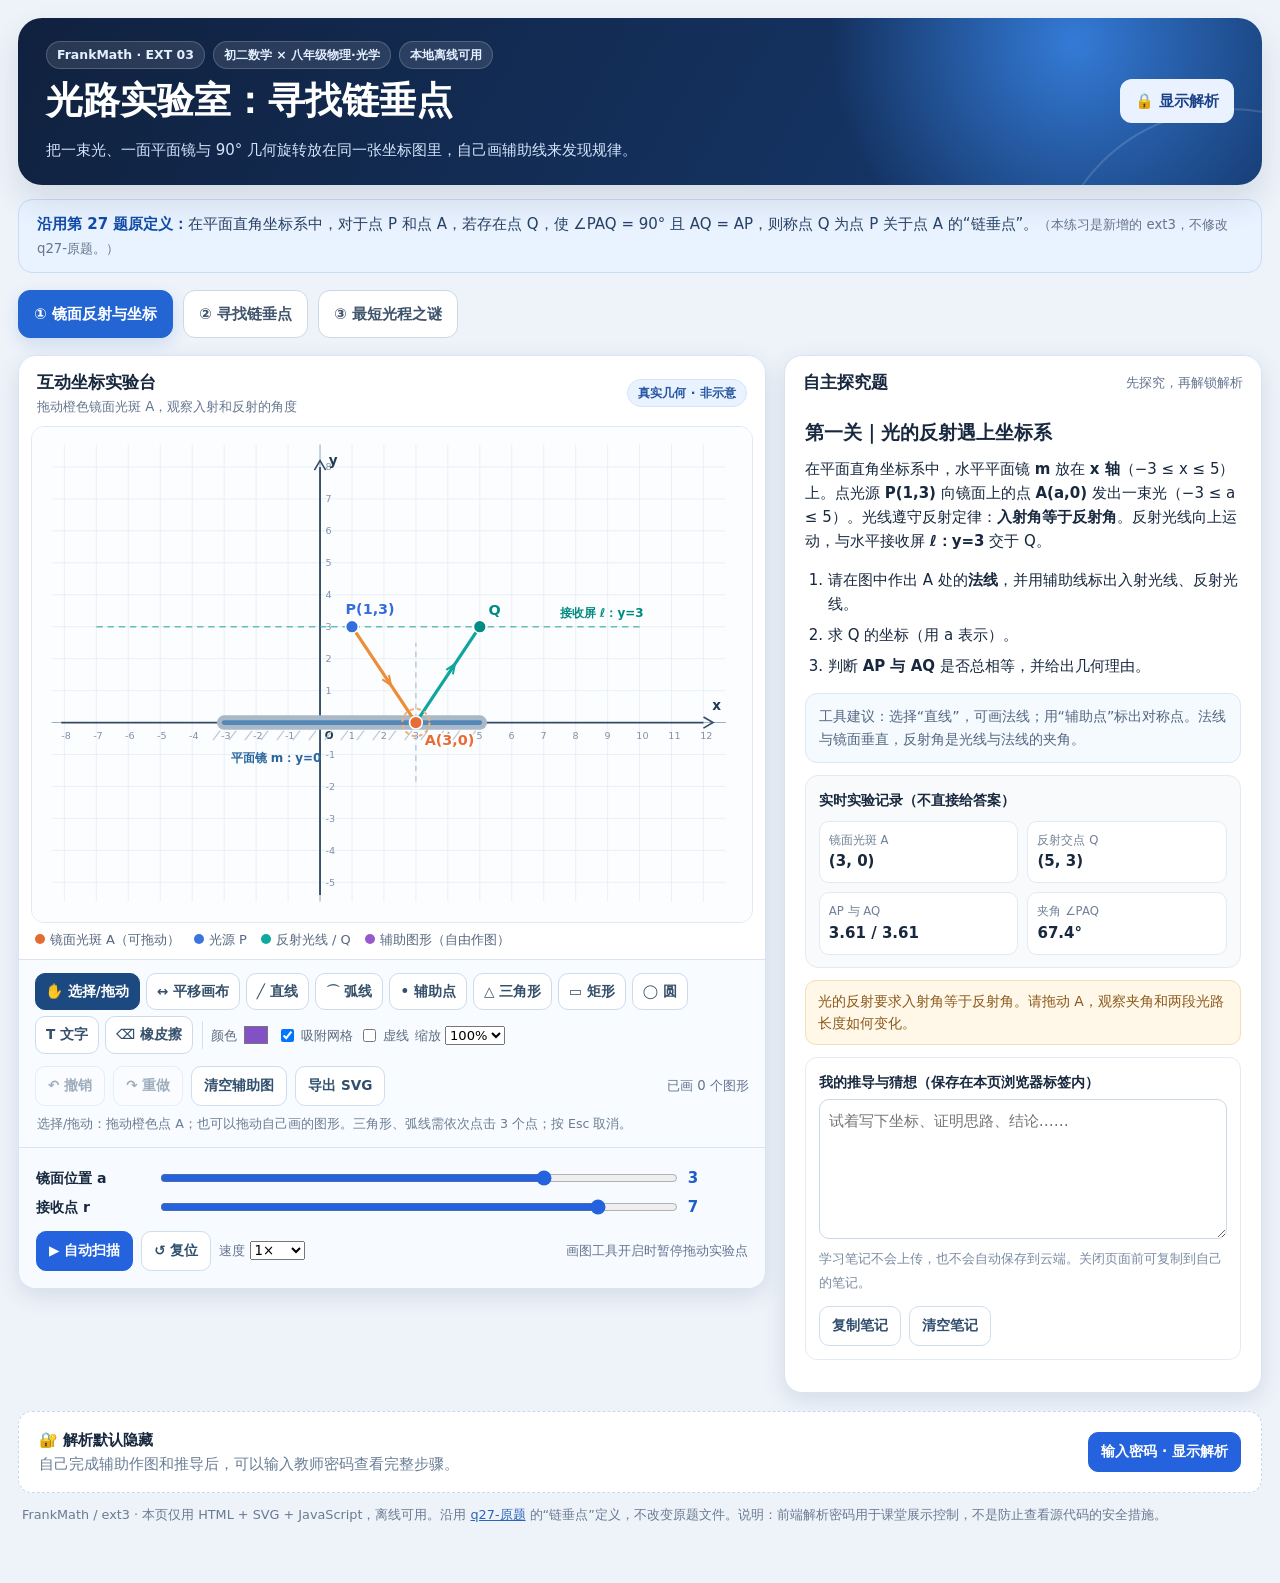
==== ext3/第27题扩展题目3_光路实验室_交互教学.html @ 4bfddc1a "Add interactive optics exercise 3 with construction toolkit" ====
<!doctype html>
<html lang="zh-CN">
<head>
<meta charset="utf-8"><meta name="viewport" content="width=device-width,initial-scale=1,viewport-fit=cover">
<meta name="theme-color" content="#10274a">
<title>第27题扩展练习3｜光路实验室 · 链垂点</title>
<style>
:root{--bg:#eef3fa;--panel:#fff;--ink:#18283e;--muted:#65758f;--line:#dae4f0;--blue:#2463dd;--teal:#008d88;--gold:#da8b1b;--red:#e45e54;--purple:#7d55c7}
*{box-sizing:border-box}html{scroll-behavior:smooth}body{margin:0;background:var(--bg);color:var(--ink);font:15px/1.6 system-ui,-apple-system,BlinkMacSystemFont,"PingFang SC","Microsoft YaHei",sans-serif}
button,input,select{font:inherit}button{cursor:pointer}button:focus-visible,input:focus-visible,select:focus-visible{outline:3px solid #7db9fa;outline-offset:2px}button:disabled{opacity:.45;cursor:not-allowed}
.page{width:min(1440px,100%);margin:auto;padding:18px 18px 46px}header{position:relative;overflow:hidden;border-radius:24px;background:radial-gradient(circle at 85% 15%,#347bd7 0%,transparent 23%),linear-gradient(120deg,#10213e,#163b72);padding:23px 28px;color:#fff;box-shadow:0 16px 32px #17305220}header:after{content:"";position:absolute;width:360px;height:360px;right:-150px;top:90px;border:2px solid #ffffff24;border-radius:50%}header h1{margin:3px 0;font-size:clamp(1.55rem,3vw,2.3rem)}header p{margin:7px 0 0;color:#d4e4fc}.pills{display:flex;gap:8px;flex-wrap:wrap}.pill{background:#ffffff1b;border:1px solid #ffffff30;color:#e4efff;border-radius:999px;padding:3px 10px;font-size:.78rem;font-weight:650}.hdrrow{display:flex;justify-content:space-between;gap:18px;align-items:center;position:relative;z-index:1}.headbtn{background:#eaf2ff;color:#1c438a;border:0;border-radius:12px;font-weight:800;padding:10px 15px;white-space:nowrap}
.definition{background:#e9f2ff;border:1px solid #c8dbf8;border-radius:14px;padding:12px 18px;margin:14px 0;color:#274365}.definition strong{color:#104ca9}
.tabs{display:flex;gap:10px;margin:17px 0;flex-wrap:wrap}.tab{background:#fff;color:#40546c;border:1px solid #cbd8e8;padding:11px 15px;border-radius:12px;font-weight:750}.tab[aria-selected="true"]{background:#2265d3;border-color:#2265d3;color:#fff;box-shadow:0 6px 16px #1b5ab326}
.layout{display:grid;grid-template-columns:minmax(0,1.22fr) minmax(320px,.78fr);gap:18px;align-items:start}.panel{background:var(--panel);border:1px solid var(--line);border-radius:18px;box-shadow:0 7px 22px #1a3c6720;overflow:hidden}.ptitle{padding:13px 18px 8px;display:flex;align-items:center;justify-content:space-between;gap:10px}.ptitle h2{margin:0;font-size:1.08rem}.sub{color:var(--muted);font-size:.83rem}.graph-wrap{padding:0 12px 8px;overflow-x:auto;overscroll-behavior-x:contain}#board{display:block;width:100%;height:auto;aspect-ratio:900/620;border:1px solid #e0e9f3;border-radius:13px;background:#fcfeff;touch-action:none;user-select:none;cursor:crosshair}#board.tool-select{cursor:grab}#board.tool-pan{cursor:grab}#board.tool-erase{cursor:not-allowed}.legend{display:flex;flex-wrap:wrap;gap:6px 14px;padding:7px 4px 0;color:#576880;font-size:.81rem}.dot{display:inline-block;height:10px;width:10px;border-radius:50%;margin-right:5px}.drawing{border-top:1px solid var(--line);padding:13px 16px;background:#f8fbff}.toolbar{display:flex;gap:6px;flex-wrap:wrap;align-items:center}.tool{border:1px solid #ccdbec;border-radius:10px;padding:7px 10px;background:white;font-weight:650;color:#35506a;font-size:.85rem}.tool[aria-pressed="true"]{background:#1c497f;color:#fff;border-color:#1c497f}.tool-dim{border-left:1px solid #d7e0ed;margin-left:3px;padding-left:8px;display:flex;gap:6px;align-items:center;flex-wrap:wrap}.tool-dim label{font-size:.82rem;color:#5d6c7e;display:flex;align-items:center;gap:4px}.tool-dim input[type=color]{width:30px;height:28px;padding:1px;border:0;background:transparent}.hintline{font-size:.79rem;color:#6b7d92;margin:8px 2px 0}.playbox{padding:13px 17px 17px;border-top:1px solid var(--line);background:#f7faff}.range-row{display:grid;grid-template-columns:110px minmax(0,1fr) 60px;align-items:center;gap:12px;margin:5px 0}.range-row label{font-weight:700;font-size:.88rem}.range-row input{width:100%;accent-color:var(--blue)}.readout{font-variant-numeric:tabular-nums;font-weight:800;color:#1d5ec8}.actionrow{display:flex;flex-wrap:wrap;gap:8px;margin-top:12px;align-items:center}.action{border:1px solid #cfdded;background:white;color:#31506f;border-radius:10px;padding:8px 12px;font-weight:700;font-size:.85rem}.action.primary{background:var(--blue);color:#fff;border-color:var(--blue)}.action.good{color:#007a69;border-color:#b3d6ce}.status{margin-left:auto;font-size:.83rem;color:var(--muted)}
.question{padding:14px 20px 20px}.question h3{margin:0 0 8px;font-size:1.16rem}.question p{margin:9px 0}.question ol{padding-left:23px}.question li{margin:7px 0}.alert{background:#f5faff;border:1px solid #dbe7f7;border-radius:12px;padding:11px 13px;font-size:.89rem;color:#536681}.data{background:#f8fafc;border:1px solid #e4eaf2;border-radius:13px;padding:12px 13px;margin-top:12px}.data strong{font-size:.85rem}.metrics{display:grid;grid-template-columns:1fr 1fr;gap:9px;margin-top:9px}.metric{padding:9px;border-radius:10px;background:#fff;border:1px solid #e3eaf2}.metric span{display:block;font-size:.73rem;color:#718097}.metric b{font-size:.94rem;font-variant-numeric:tabular-nums}.evidence{padding:9px 12px;margin:12px 0;background:#fff7e8;border:1px solid #f3dfb5;border-radius:11px;color:#8b591a;font-size:.87rem}.quiz{border:1px solid #e4ebf4;padding:13px;border-radius:12px;margin:12px 0}.quiz input{max-width:100%;border:1px solid #cbd8e8;border-radius:10px;padding:8px 10px;width:100%;background:#fff}.quiz label{display:block;font-weight:750;margin-bottom:6px;font-size:.87rem}.quiz small{color:#7a8ba1}.bottom{margin-top:18px;display:grid;grid-template-columns:1fr;gap:14px}.answer-panel{display:none;padding:18px 22px}.answer-panel.open{display:block}.answer-panel h2{margin:0 0 10px}.answer-panel h3{margin:13px 0 5px}.formula{font-family:Cambria,Georgia,"Times New Roman",serif;background:#f2f6fd;padding:8px 12px;border-radius:9px;overflow-x:auto;white-space:normal}.explain-note{background:#eef9f7;border-left:4px solid #19a18c;padding:10px 13px;border-radius:0 10px 10px 0}.teacherlocked{padding:16px 20px;background:#fff;border:1px dashed #c8d9e9;border-radius:14px;display:flex;gap:10px;flex-wrap:wrap;align-items:center;justify-content:space-between}.teacherlocked p{margin:0;color:#697d95}.foot{font-size:.8rem;color:#6a7a91;margin:12px 4px}.foot a{color:#2a64bc}
.dialog-backdrop{position:fixed;inset:0;background:#0c1c33a8;z-index:30;display:none;align-items:center;justify-content:center;padding:18px}.dialog-backdrop.open{display:flex}.dialog{background:#fff;width:min(400px,100%);border-radius:18px;padding:22px;box-shadow:0 20px 50px #0004}.dialog h2{margin:0 0 8px}.dialog p{color:#60718a;margin:0 0 14px}.dialog input{width:100%;border:1px solid #bbccdf;border-radius:10px;padding:12px;font-size:1.1rem}.dialog-actions{display:flex;justify-content:flex-end;gap:8px;margin-top:12px}.error{color:#c72e35;font-size:.88rem;min-height:20px}
@media(max-width:1000px){.layout{grid-template-columns:1fr}.graph-wrap{max-width:900px;margin:auto;width:100%}}@media(max-width:600px){.page{padding:10px 9px 30px}header{padding:18px 15px;border-radius:16px}.hdrrow{align-items:start;flex-direction:column}.headbtn{align-self:start}header h1{font-size:1.42rem}.definition{font-size:.85rem;padding:10px 12px}.tab{font-size:.84rem;padding:9px 9px}.ptitle{padding:12px 12px 8px}.graph-wrap{padding:0 4px 4px}.drawing{padding:11px 9px}.tool{padding:8px 9px}.range-row{grid-template-columns:82px 1fr 48px;gap:6px}.question{padding:13px 15px 17px}.metrics{grid-template-columns:1fr 1fr}.status{width:100%;margin-left:0}}
</style>
</head>
<body>
<div class="page">
<header><div class="hdrrow"><div><div class="pills"><span class="pill">FrankMath · EXT 03</span><span class="pill">初二数学 × 八年级物理·光学</span><span class="pill">本地离线可用</span></div><h1>光路实验室：寻找链垂点</h1><p>把一束光、一面平面镜与 90° 几何旋转放在同一张坐标图里，自己画辅助线来发现规律。</p></div><button class="headbtn" id="headerReveal">🔒 显示解析</button></div></header>
<div class="definition"><strong>沿用第 27 题原定义：</strong>在平面直角坐标系中，对于点 P 和点 A，若存在点 Q，使 ∠PAQ = 90° 且 AQ = AP，则称点 Q 为点 P 关于点 A 的“链垂点”。<span class="sub">（本练习是新增的 ext3，不修改 q27-原题。）</span></div>
<nav class="tabs" aria-label="题目切换"><button class="tab" data-stage="0" aria-selected="true">① 镜面反射与坐标</button><button class="tab" data-stage="1" aria-selected="false">② 寻找链垂点</button><button class="tab" data-stage="2" aria-selected="false">③ 最短光程之谜</button></nav>
<div class="layout"><section class="panel"><div class="ptitle"><div><h2>互动坐标实验台</h2><div class="sub" id="diagramSub">拖动橙色镜面光斑 A，观察反射光线</div></div><span class="pill" style="background:#e9f2ff;color:#2353a0;border-color:#d6e4f8">真实几何 · 非示意</span></div><div class="graph-wrap" id="graphWrap"><svg id="board" viewBox="0 0 900 620" aria-label="光路与坐标轴作图板"><g id="baseLayer"></g><g id="geometryLayer"></g><g id="drawingLayer"></g><g id="draftLayer"></g></svg><div class="legend"><span><i class="dot" style="background:#e46b32"></i>镜面光斑 A（可拖动）</span><span><i class="dot" style="background:#3975de"></i>光源 P</span><span><i class="dot" style="background:#11a8a0"></i>反射光线 / Q</span><span><i class="dot" style="background:#9859ce"></i>辅助图形（自由作图）</span></div></div>
<div class="drawing"><div class="toolbar" aria-label="辅助作图工具">
<button class="tool" data-tool="select" aria-pressed="true">✋ 选择/拖动</button><button class="tool" data-tool="pan" aria-pressed="false">↔ 平移画布</button><button class="tool" data-tool="line" aria-pressed="false">╱ 直线</button><button class="tool" data-tool="arc" aria-pressed="false">⌒ 弧线</button><button class="tool" data-tool="point" aria-pressed="false">• 辅助点</button><button class="tool" data-tool="triangle" aria-pressed="false">△ 三角形</button><button class="tool" data-tool="rect" aria-pressed="false">▭ 矩形</button><button class="tool" data-tool="circle" aria-pressed="false">◯ 圆</button><button class="tool" data-tool="label" aria-pressed="false">T 文字</button><button class="tool" data-tool="erase" aria-pressed="false">⌫ 橡皮擦</button>
<div class="tool-dim"><label>颜色 <input id="ink" type="color" value="#8350c5" aria-label="画笔颜色"></label><label><input id="snap" type="checkbox" checked>吸附网格</label><label><input id="dashed" type="checkbox">虚线</label><label>缩放 <select id="zoom" aria-label="放大或缩小坐标画板"><option value="1">100%</option><option value="1.5">150%</option><option value="2">200%</option></select></label></div></div>
<div class="actionrow"><button class="action" id="undo">↶ 撤销</button><button class="action" id="redo">↷ 重做</button><button class="action" id="clear">清空辅助图</button><button class="action" id="export">导出 SVG</button><span id="drawCount" class="status">已画 0 个图形</span></div><div id="toolHint" class="hintline">选择/拖动：拖动橙色点 A；也可以拖动自己画的图形。三角形、弧线需依次点击 3 个点；按 Esc 取消。</div></div>
<div class="playbox"><div class="range-row"><label for="aSlider">镜面位置 a</label><input type="range" id="aSlider" min="-3" max="5" step="0.01" value="1" aria-label="改变镜面点 A 横坐标"><output class="readout" id="aOut">1.00</output></div><div class="range-row" id="rRow" hidden><label for="rSlider">接收点 r</label><input type="range" id="rSlider" min="-5" max="9" step="0.01" value="7" aria-label="改变接收点 R 横坐标"><output class="readout" id="rOut">7.00</output></div><div class="actionrow"><button class="action primary" id="play">▶ 自动扫描</button><button class="action" id="reset">↺ 复位</button><label class="sub">速度 <select id="speed" aria-label="动画速度"><option value="0.5">0.5×</option><option value="1" selected>1×</option><option value="2">2×</option></select></label><label class="sub" id="imageFlag"><input type="checkbox" id="mirrorImage">显示镜像点 P′</label><span class="status">画图工具开启时暂停拖动实验点</span></div></div></section>
<aside class="panel"><div class="ptitle"><h2>自主探究题</h2><span class="sub">先探究，再解锁解析</span></div><div class="question"><div id="questionBody"></div><div class="data"><strong>实时实验记录（不直接给答案）</strong><div class="metrics"><div class="metric"><span>镜面光斑 A</span><b id="obsA">—</b></div><div class="metric"><span id="obsQLabel">反射交点 Q</span><b id="obsQ">—</b></div><div class="metric"><span id="obsLengthLabel">两条等长光段</span><b id="obsLength">—</b></div><div class="metric"><span id="obsAngleLabel">夹角 ∠PAQ</span><b id="obsAngle">—</b></div></div></div><div class="evidence" id="feedback">尝试移动 A，再使用辅助线工具记录你观察到的几何关系。</div><div class="quiz"><label for="studentNote">我的推导与猜想（保存在本页浏览器标签内）</label><textarea id="studentNote" rows="5" style="width:100%;border:1px solid #cbd8e8;border-radius:10px;padding:9px;font:inherit;resize:vertical" placeholder="试着写下坐标、证明思路、结论……"></textarea><small>学习笔记不会上传，也不会自动保存到云端。关闭页面前可复制到自己的笔记。</small><div class="actionrow"><button class="action" id="copyNote">复制笔记</button><button class="action" id="clearNote">清空笔记</button></div></div></div></aside></div>
<div class="bottom"><div class="teacherlocked" id="lockMessage"><div><strong>🔐 解析默认隐藏</strong><p>自己完成辅助作图和推导后，可以输入教师密码查看完整步骤。</p></div><button class="action primary" id="reveal">输入密码 · 显示解析</button></div><section class="panel answer-panel" id="answerPanel" aria-live="polite"><div class="ptitle"><h2>完整解题步骤 · 教师版</h2><button class="action" id="hideAnswer">🔒 隐藏解析</button></div><div id="answerBody" style="padding:0 20px 20px"></div></section></div>
<div class="foot">FrankMath / ext3 · 本页仅用 HTML + SVG + JavaScript，离线可用。沿用 <a href="../q27-原题/链垂点_交互教学.html">q27-原题</a> 的“链垂点”定义，不改变原题文件。说明：前端解析密码用于课堂展示控制，不是防止查看源代码的安全措施。</div></div>
<div class="dialog-backdrop" id="passwordDialog" role="dialog" aria-modal="true" aria-labelledby="dialogTitle"><form class="dialog" id="passwordForm"><h2 id="dialogTitle">解锁完整解析</h2><p>需要教师密码。隐藏解析后，下次显示将重新验证。</p><input type="password" id="pass" placeholder="输入 4 位密码" inputmode="numeric" autocomplete="off" aria-label="解析密码" required><div class="error" id="passwordError" aria-live="polite"></div><div class="dialog-actions"><button type="button" class="action" id="cancelPassword">取消</button><button type="submit" class="action primary">验证并显示</button></div></form></div>
<script>
'use strict';
(() => {
const NS='http://www.w3.org/2000/svg';
const $=id=>document.getElementById(id), VIEW={W:900,H:620,x:360,y:370,unit:40};
const state={stage:0,a:1,r:7,tool:'select',draft:[],down:null,drag:null,shapes:[],history:[],future:[],playing:false,raf:0,lastTime:0,direction:1,unlocked:false,showImage:false};
const base=$('baseLayer'),geo=$('geometryLayer'),layer=$('drawingLayer'),draft=$('draftLayer');
const coords=(x,y)=>({x:VIEW.x+x*VIEW.unit,y:VIEW.y-y*VIEW.unit});
const world=(p)=>({x:(p.x-VIEW.x)/VIEW.unit,y:(VIEW.y-p.y)/VIEW.unit});
const fmt=n=>{const v=Math.abs(n)<.005?0:n;return v.toFixed(2).replace(/\.00$/,'').replace(/(\.\d)0$/,'$1')};
const clamp=(v,l,r)=>Math.min(r,Math.max(l,v));
const mk=(tag,attrs={},parent=geo)=>{const el=document.createElementNS(NS,tag);Object.entries(attrs).forEach(([k,v])=>el.setAttribute(k,''+v));parent.appendChild(el);return el};
const fmtXY=(x,y)=>`(${fmt(x)}, ${fmt(y)})`;
const line=(p,q,attrs={},parent=geo)=>mk('line',{x1:p.x,y1:p.y,x2:q.x,y2:q.y,...attrs},parent);
const text=(p,value,attrs={},parent=geo)=>{const e=mk('text',{x:p.x,y:p.y,'font-size':18,'font-weight':730,fill:'#213951','paint-order':'stroke',stroke:'#fff','stroke-width':4,'stroke-linejoin':'round',...attrs},parent);e.textContent=value;return e};
const dot=(p,color,r=7,attrs={})=>mk('circle',{cx:p.x,cy:p.y,r,fill:color,stroke:'#fff','stroke-width':2,...attrs});
const clearLayer=target=>target.replaceChildren();
const mirrorY=coords(0,0).y;
function drawBase(){clearLayer(base);mk('rect',{x:0,y:0,width:900,height:620,fill:'#fbfdff'},base);for(let x=-8;x<=12;x++){const p=coords(x,0);line({x:p.x,y:22},{x:p.x,y:594},{stroke:x===0?'#9aafc8':'#e7edf5','stroke-width':x===0?1.4:1},base)}for(let y=-5;y<=8;y++){const p=coords(0,y);line({x:24,y:p.y},{x:868,y:p.y},{stroke:y===0?'#9aafc8':'#e7edf5','stroke-width':y===0?1.4:1},base)}line(coords(-8.1,0),coords(12,0),{stroke:'#344b66','stroke-width':2.3},base);line(coords(0,-5.4),coords(0,8),{stroke:'#344b66','stroke-width':2.3},base);mk('path',{d:'M840 363 l12 7 -12 7 M353 54 l7 -12 7 12',fill:'none',stroke:'#344b66','stroke-width':2},base);for(let x=-8;x<=12;x++){if(x!==0)text({x:coords(x,0).x-4,y:390},''+x,{'font-size':12,'font-weight':500,fill:'#7f90a8',stroke:'none'},base)}for(let y=-5;y<=8;y++){if(y!==0)text({x:367,y:coords(0,y).y+4},''+y,{'font-size':12,'font-weight':500,fill:'#7f90a8',stroke:'none'},base)}text({x:851,y:354},'x',{'font-size':17,stroke:'none'},base);text({x:371,y:48},'y',{'font-size':17,stroke:'none'},base);text({x:366,y:390},'O',{'font-size':13,stroke:'none'},base);
const l=coords(-3,0),r=coords(5,0);line(l,r,{stroke:'#aab9c8','stroke-width':18,'stroke-linecap':'round'},base);line(l,r,{stroke:'#5387b8','stroke-width':6,'stroke-linecap':'round'},base);for(let i=-3;i<=5;i+=.5){let p=coords(i,0);line({x:p.x-5,y:p.y+10},{x:p.x-14,y:p.y+22},{stroke:'#bbc7d2','stroke-width':1.4},base)}text({x:coords(-2.8,0).x,y:419},'平面镜 m：y=0',{'font-size':15,fill:'#28659d','font-weight':700,stroke:'none'},base);
const q0=coords(-7,3),q1=coords(10,3);line(q0,q1,{stroke:'#2da8a1','stroke-width':2,'stroke-dasharray':'8 6',opacity:.7},base);text({x:coords(7.5,3).x,y:coords(7.5,3).y-12},'接收屏 ℓ：y=3',{'font-size':15,fill:'#008b81',stroke:'none'},base);
}
function beam(p,q,color,style={}){const e=line(p,q,{stroke:color,'stroke-width':4,'stroke-linecap':'round',...style});const ux=q.x-p.x,uy=q.y-p.y,len=Math.hypot(ux,uy);if(len>25){const t=.61,m={x:p.x+t*ux,y:p.y+t*uy},dx=ux/len,dy=uy/len;mk('path',{d:`M${m.x-12*dx+5*dy},${m.y-12*dy-5*dx} L${m.x},${m.y} L${m.x-12*dx-5*dy},${m.y-12*dy+5*dx}`,fill:'none',stroke:color,'stroke-width':2.5,'stroke-linejoin':'round'})}return e}
function badgeDot(pos,color,label,{dx=11,dy=-14}={}){dot(pos,color,8);text({x:pos.x+dx,y:pos.y+dy},label,{fill:color})}
function drawGeo(){clearLayer(geo);const P=coords(1,3),A=coords(state.a,0),pr=coords(1,-3),Q=coords(2*state.a-1,3),R=coords(state.r,3);
if(state.showImage){dot(pr,'#9b76dc',5,{opacity:.7});text({x:pr.x+9,y:pr.y+21},"P′(1,−3)",{fill:'#8759c5','font-size':16})}
// Draw physically correct incident/reflected path and helpful normal
beam(P,A,'#ec8d38');line(coords(state.a,-1.85),coords(state.a,2.5),{stroke:'#aec0d4','stroke-dasharray':'7 6','stroke-width':1.5});
if(state.stage<2){beam(A,Q,'#0fa69d');badgeDot(P,'#346ddd','P(1,3)',{dx:-8,dy:-16});badgeDot(Q,'#008c82','Q',{dx:11,dy:-15})}
else{beam(A,R,'#00a8a1');badgeDot(P,'#346ddd','P(1,3)',{dx:-8,dy:-16});badgeDot(R,'#008d88','R',{dx:12,dy:-14});if(state.showImage)line(pr,R,{stroke:'#ab7bd6','stroke-width':2,'stroke-dasharray':'8 5',opacity:.7});}
badgeDot(A,'#e96b35',`A(${fmt(state.a)},0)`,{dx:11,dy:28});mk('circle',{cx:A.x,cy:A.y,r:17,fill:'transparent',stroke:'#efb175','stroke-width':2.5,'stroke-dasharray':'5 4',id:'aTarget','pointer-events':state.tool==='select'?'all':'none'});

// Rays and symbols should stay discoverable without revealing explicit solution.
if(state.stage<2){const v={x:1-state.a,y:3},w={x:state.a-1,y:3},den=(state.a-1)**2+9;const angle=Math.acos(clamp((9-(state.a-1)**2)/den,-1,1))*180/Math.PI;if(Math.abs(angle-90)<1){mk('circle',{cx:A.x,cy:A.y,r:24,fill:'none',stroke:'#21ab8d','stroke-width':2,opacity:.7})}}
}
function renderStats(){const a=state.a,r=state.r;const AP=Math.hypot(a-1,3);$('aOut').textContent=fmt(a);$('rOut').textContent=fmt(r);$('obsA').textContent=fmtXY(a,0);
if(state.stage<2){const q=2*a-1;const theta=Math.acos(clamp((9-(a-1)**2)/((a-1)**2+9),-1,1))*180/Math.PI;$('obsQLabel').textContent='反射交点 Q';$('obsQ').textContent=fmtXY(q,3);$('obsLengthLabel').textContent='AP 与 AQ';$('obsLength').textContent=`${AP.toFixed(2)} / ${AP.toFixed(2)}`;$('obsAngleLabel').textContent='夹角 ∠PAQ';$('obsAngle').textContent=theta.toFixed(1)+'°';$('feedback').textContent=Math.abs(theta-90)<.7?'观察到直角了！请用等腰三角形性质解释，并写出对应的 A 和 Q。':'光的反射要求入射角等于反射角。请拖动 A，观察夹角和两段光路长度如何变化。';}
else{const total=AP+Math.hypot(r-a,3);const min=Math.hypot(r-1,6);$('obsQLabel').textContent='接收点 R';$('obsQ').textContent=fmtXY(r,3);$('obsLengthLabel').textContent='折线路程 PA+AR';$('obsLength').textContent=total.toFixed(3);$('obsAngleLabel').textContent='与最短长度的差';$('obsAngle').textContent=(total-min).toFixed(3);$('feedback').textContent=(total-min)<0.003?'当前光路接近最短！试着用 P 关于镜面的对称点证明原因。':'尝试移动 A，让两段光路长度和尽可能小；可以勾选“显示镜像点 P′”作辅助线。';}
}
function render(){drawGeo();renderStats();drawAnnotations();drawDraft()}
const problems=[
`<h3>第一关｜光的反射遇上坐标系</h3><p>在平面直角坐标系中，水平平面镜 <b>m</b> 放在 <b>x 轴</b>（−3 ≤ x ≤ 5）上。点光源 <b>P(1,3)</b> 向镜面上的点 <b>A(a,0)</b> 发出一束光（−3 ≤ a ≤ 5）。光线遵守反射定律：<b>入射角等于反射角</b>。反射光线向上运动，与水平接收屏 <b>ℓ：y=3</b> 交于 Q。</p><ol><li>请在图中作出 A 处的<strong>法线</strong>，并用辅助线标出入射光线、反射光线。</li><li>求 Q 的坐标（用 a 表示）。</li><li>判断 <b>AP 与 AQ</b> 是否总相等，并给出几何理由。</li></ol><div class="alert">工具建议：选择“直线”，可画法线；用“辅助点”标出对称点。法线与镜面垂直，反射角是光线与法线的夹角。</div>`,
`<h3>第二关｜哪里会出现“链垂点”？</h3><p>承接第一关的所有条件，仍有 P(1,3)、A(a,0)，Q 是镜面反射光线与 y=3 的交点。</p><ol><li>若 Q 还要求是 <b>点 P 关于点 A 的“链垂点”</b>，请列出全部可能的 <b>a</b> 值。</li><li>分别求出此时 <b>Q</b> 的坐标。</li><li>不使用三角函数，尝试借助<strong>等腰直角三角形</strong>或<strong>全等三角形</strong>解释两种答案为什么关于直线 x=1 对称。</li></ol><div class="alert">观察提示：第一关可以先证明 AP=AQ。于是本关只差一个“直角”条件。可用“矩形”“三角形”“直线”等工具画辅助图。</div>`,
`<h3>第三关｜最短光程之谜</h3><p>把接收屏上的接收器固定在点 <b>R(r,3)</b>（−5 ≤ r ≤ 9）。点光源仍为 P(1,3)，镜面上的反射点 A(a,0) 可以移动（−3 ≤ a ≤ 5）。现在不必先假设 A 是真正的反射点，而是研究折线路径 <b>P → A → R</b> 的总长度。</p><ol><li>利用<strong>轴对称</strong>与<strong>两点之间线段最短</strong>，求使 PA+AR 最小时 A 的坐标（用 r 表示），并解释为什么该路线也符合平面镜反射定律。</li><li>当 R=(7,3) 时，求最短光程，并判断此时 R 是否也是 P 关于 A 的链垂点。</li><li>接收器在接收屏上滑动时，求同时满足“总路程最短”且“R 是链垂点”的全部接收器位置。</li></ol><div class="alert">建议画法：勾选“镜像点 P′”，然后用直线连接 P′ 与 R，观察这条直线与镜面的交点。可以自行画垂线、辅助三角形。</div>`
];
const answers=[
`<h3>① 反射路径与坐标</h3><p>光源 P(1,3) 到镜面 A(a,0) 的入射位移是 (a−1,−3)。对水平镜面反射后，水平方向分量不变、竖直方向分量反号，所以反射光线方向为 (a−1,3)。</p><p>从 A 再向上走 3 个单位到达 y=3，所到位置为：</p><div class="formula">Q=(a,0)+(a−1,3)=<b>(2a−1,3)</b>。</div><p>由于 P 与 Q 均在 y=3，A 在 y=0，且 A 的横坐标 a 正好是 P、Q 横坐标的中点，所以 A 到 P、Q 的水平距离相等，竖直距离都为 3。于是两个直角三角形全等，故 <b>AP=AQ</b>。</p><p class="explain-note">易错点：反射角是光线与镜面<strong>法线</strong>的夹角，而不是与镜面的夹角。</p>`,
`<h3>② 链垂点的全部位置</h3><p>已知 AP=AQ。若 ∠PAQ=90°，则 △PAQ 是以 A 为直角顶点的等腰直角三角形。P、Q 都在 y=3 的水平直线上，A 到 PQ 的垂直距离为 3。</p><p>等腰三角形“三线合一”，垂足 M 是 PQ 中点；等腰直角三角形的顶角平分线把它分成两个 45° 的直角三角形，因此 <b>PM=MQ=AM=3</b>。</p><p>点 M=(a,3)，而 P=(1,3)，所以：</p><div class="formula">|a−1|=3 → <b>a=−2 或 a=4</b>。</div><p>代入 Q=(2a−1,3)：</p><div class="formula"><b>A=(−2,0) 时，Q=(−5,3)</b>；<br><b>A=(4,0) 时，Q=(7,3)</b>。</div><p>两解以 x=1 为对称轴，反映平面镜左右两侧 45° 光路的对称性。</p><p class="explain-note">纯代数检验：向量 AP=(1−a,3)，向量 AQ=(a−1,3)，直角等价于 9−(a−1)²=0。这里提供检验思路，初二上可优先用等腰直角三角形证明。</p>`,
`<h3>③ 轴对称与最短光程</h3><p>把 P=(1,3) 关于 x 轴作对称点 P′=(1,−3)。对任何 A=(a,0)，轴对称给出 PA=P′A。所以：</p><div class="formula">PA+AR=P′A+AR ≥ P′R。</div><p>当且仅当 P′、A、R 三点共线时取等号。P′ 的纵坐标 −3，R 的纵坐标 3，所以线段 P′R 在 y=0 的交点位于线段的中点：</p><div class="formula"><b>A=((1+r)/2,0)</b>，<b>最短光程=√((r−1)²+36)</b>。</div><p>对于 −5≤r≤9，有 −2≤(1+r)/2≤5，始终落在镜面允许范围 −3≤a≤5 内。因此该最小值都可取得。由镜像几何可知入射角与反射角相等，符合平面镜反射定律。</p><p>当 R=(7,3) 时，最佳反射点 A=(4,0)，最短总长为 <b>√72=6√2</b>。此时 PA=AR，且两条路径分别与法线成 45°，故 ∠PAR=90°，R 也是链垂点。</p><p>一般 r 的最佳点 A=((1+r)/2,0) 到 P 和 R 的水平距离均为 |r−1|/2，竖直距离均为 3。要使 ∠PAR=90°，必须有 <b>|r−1|/2=3</b>，所以：</p><div class="formula"><b>r=−5 或 r=7</b>，对应 R=(−5,3) 或 R=(7,3)。</div><p class="explain-note">知识串联：光的反射定律 ↔ 镜像的轴对称作图 ↔ 三角形不等式（两点之间线段最短） ↔ 等腰直角三角形 ↔ 链垂点。</p>`
];
function setStage(n){state.stage=n;state.playing=false;state.direction=1;$('play').textContent='▶ 自动扫描';document.querySelectorAll('[data-stage]').forEach(b=>b.setAttribute('aria-selected',String(Number(b.dataset.stage)===n)));$('questionBody').innerHTML=problems[n];$('diagramSub').textContent=n===2?'拖动光斑 A 和接收点 R，尝试找到最短路径':'拖动橙色镜面光斑 A，观察入射和反射的角度';$('rRow').hidden=n!==2;$('imageFlag').style.display=n===0?'none':'inline-flex';if(n===0){state.showImage=false;$('mirrorImage').checked=false}$('answerBody').innerHTML=state.unlocked?answers[n]:'';state.a=n===0?3:n===1?2:1;state.r=7;$('aSlider').value=state.a;$('rSlider').value=state.r;render()}
function svgPoint(e){const rect=$('board').getBoundingClientRect();return{x:(e.clientX-rect.left)*900/rect.width,y:(e.clientY-rect.top)*620/rect.height}}
function snap(p){if(!$('snap').checked)return p;const w=world(p);return coords(Math.round(w.x*2)/2,Math.round(w.y*2)/2)}
function copyObj(x){return JSON.parse(JSON.stringify(x))}function checkpoint(){state.history.push(copyObj(state.shapes));if(state.history.length>60)state.history.shift();state.future=[]}function addShape(s){checkpoint();state.shapes.push(s);drawAnnotations();drawDraft();updateButtons()}
function command(type){state.tool=type;state.draft=[];state.down=null;state.drag=null;document.querySelectorAll('[data-tool]').forEach(el=>el.setAttribute('aria-pressed',String(el.dataset.tool===type)));const b=$('board');b.classList.toggle('tool-select',type==='select');b.classList.toggle('tool-pan',type==='pan');b.classList.toggle('tool-erase',type==='erase');const hints={select:'选择/拖动：移动 A 或 R，也可拖动自己画的辅助图形。',pan:'平移画布：放大到 150% 或 200% 后，在图上按住拖动即可左右移动观察区域。',line:'直线：按住拖动，从起点到终点；可以绘制斜线、垂线、延长辅助线。',arc:'弧线：依次点击起点、弧线上一点、终点。按 Esc 取消。',point:'辅助点：点击放点，自动编号 N1、N2……，可用选择工具拖动。',triangle:'三角形：依次点击三个顶点，形成自由三角形。按 Esc 取消。',rect:'矩形：拖动从一个角到对角；可以自由指定尺寸。',circle:'圆：从圆心拖动到圆周确定半径。',label:'文字：点击位置后输入任意辅助标注。',erase:'橡皮擦：直接点击已画辅助图形删除（不会删除实验中的 P、A、Q、R）。'};$('toolHint').textContent=hints[type];drawDraft()}
function shapePath(s){const p=s.pts;if(s.type==='line')return`M${p[0].x},${p[0].y} L${p[1].x},${p[1].y}`;if(s.type==='triangle')return`M${p[0].x},${p[0].y} L${p[1].x},${p[1].y} L${p[2].x},${p[2].y} Z`;if(s.type==='rect'){const a=p[0],b=p[1];return`M${a.x},${a.y} L${b.x},${a.y} L${b.x},${b.y} L${a.x},${b.y} Z`}if(s.type==='arc'){const [a,m,b]=p;const c={x:2*m.x-(a.x+b.x)/2,y:2*m.y-(a.y+b.y)/2};return`M${a.x},${a.y} Q${c.x},${c.y} ${b.x},${b.y}`}return''}
function renderShape(s,id,parent,preview=false){const common={stroke:s.color||$('ink').value,'stroke-width':preview?2.3:3,'stroke-linecap':'round','stroke-linejoin':'round',fill:'none','stroke-dasharray':s.dashed?'7 5':'none'};if(['line','arc','triangle','rect'].includes(s.type)){const path=mk('path',{d:shapePath(s),...common,'pointer-events':preview?'none':'stroke'},parent);if(!preview){path.setAttribute('data-id',id);const hit=mk('path',{d:shapePath(s),fill:'none',stroke:'transparent','stroke-width':20,'pointer-events':'stroke','data-id':id},parent);hit.setAttribute('aria-label','学生辅助图形')}return}
const p=s.pts[0];if(s.type==='point'){mk('circle',{cx:p.x,cy:p.y,r:5,fill:s.color||'#8453ca',stroke:'white','stroke-width':1.5,'data-id':id,'pointer-events':'all'},parent);text({x:p.x+7,y:p.y-8},s.label||'N',{'font-size':14,fill:s.color||'#8453ca','data-id':id,'pointer-events':'all'},parent)}
if(s.type==='circle'){const r=Math.hypot(s.pts[1].x-p.x,s.pts[1].y-p.y);mk('circle',{cx:p.x,cy:p.y,r,...common,'data-id':id,'pointer-events':'stroke'},parent);if(!preview)mk('circle',{cx:p.x,cy:p.y,r,fill:'none',stroke:'transparent','stroke-width':19,'data-id':id,'pointer-events':'stroke'},parent)}
if(s.type==='label'){text({x:p.x,y:p.y},s.label||'标记',{'font-size':18,fill:s.color||'#8453ca','data-id':id,'pointer-events':preview?'none':'all'},parent)}
}
function drawAnnotations(){clearLayer(layer);state.shapes.forEach((s,i)=>renderShape(s,i,layer));$('drawCount').textContent=`已画 ${state.shapes.length} 个图形`}
function drawDraft(){clearLayer(draft);const pts=state.draft;if(pts.length===0&&(!state.down||state.drag))return;if(pts.length){pts.forEach(p=>mk('circle',{cx:p.x,cy:p.y,r:4,fill:'#d784ff',opacity:.8},draft));if(state.tool==='triangle'&&pts.length>=2)line(pts[0],pts[1],{stroke:'#a978d5','stroke-width':2,'stroke-dasharray':'5 4'},draft);if(state.tool==='arc'&&pts.length===2)line(pts[0],pts[1],{stroke:'#a978d5','stroke-width':2,'stroke-dasharray':'5 4'},draft)}if(state.down&&state.down.type==='draw'&&state.down.cur){renderShape({type:state.tool,pts:[state.down.start,state.down.cur],color:$('ink').value,dashed:$('dashed').checked},-1,draft,true)}}
function updateButtons(){$('undo').disabled=state.history.length===0;$('redo').disabled=state.future.length===0}
function updateSlider(which,v){if(which==='a'){state.a=clamp(v,-3,5);$('aSlider').value=state.a}else{state.r=clamp(v,-5,9);$('rSlider').value=state.r}render()}
function pDown(e){if(e.button!==0&&e.pointerType==='mouse')return;const p=svgPoint(e),id=e.target.getAttribute('data-id');$('board').setPointerCapture(e.pointerId);if(state.tool==='pan'){state.drag={kind:'pan',clientStart:e.clientX,scrollLeft:$('graphWrap').scrollLeft};return}if(state.tool==='erase'){if(id!==null){const n=Number(id);if(Number.isInteger(n)&&n>=0&&n<state.shapes.length){checkpoint();state.shapes.splice(n,1);render();updateButtons()}}return}if(state.tool==='select'){if(id!==null&&state.shapes[Number(id)]){checkpoint();state.drag={kind:'shape',id:Number(id),start:p,original:copyObj(state.shapes[Number(id)])};updateButtons();return}const A=coords(state.a,0),R=coords(state.r,3);if(Math.hypot(p.x-A.x,p.y-A.y)<28){state.playing=false;$('play').textContent='▶ 自动扫描';state.drag={kind:'a'};return}if(state.stage===2&&Math.hypot(p.x-R.x,p.y-R.y)<30){state.drag={kind:'r'};return}return}
if(state.tool==='point'){const s=snap(p);addShape({type:'point',pts:[s],color:$('ink').value,label:'N'+(1+state.shapes.filter(x=>x.type==='point').length)});return}
if(state.tool==='label'){const label=window.prompt('输入辅助标注（不超过 24 字）','M');if(label&&label.trim())addShape({type:'label',pts:[snap(p)],color:$('ink').value,label:label.trim().slice(0,24)});return}
if(state.tool==='triangle'||state.tool==='arc'){state.draft.push(snap(p));if(state.draft.length===3){addShape({type:state.tool,pts:state.draft.map(x=>({...x})),color:$('ink').value,dashed:$('dashed').checked});state.draft=[]}drawDraft();return}
if(['line','rect','circle'].includes(state.tool)){state.down={type:'draw',start:snap(p),cur:snap(p)};drawDraft()}
}
function pMove(e){const p=svgPoint(e);if(state.drag){if(state.drag.kind==='pan'){$('graphWrap').scrollLeft=state.drag.scrollLeft-(e.clientX-state.drag.clientStart);return}if(state.drag.kind==='a')updateSlider('a',world(p).x);else if(state.drag.kind==='r')updateSlider('r',world(p).x);else if(state.drag.kind==='shape'){const d={x:p.x-state.drag.start.x,y:p.y-state.drag.start.y};state.shapes[state.drag.id]={...state.drag.original,pts:state.drag.original.pts.map(a=>({x:a.x+d.x,y:a.y+d.y}))};drawAnnotations()}return}if(state.down&&state.down.type==='draw'){state.down.cur=snap(p);drawDraft()}}
function pUp(e){if(state.drag){state.drag=null;updateButtons();return}if(state.down&&state.down.type==='draw'){const d=state.down;state.down=null;const p=snap(svgPoint(e));if(Math.hypot(p.x-d.start.x,p.y-d.start.y)>6)addShape({type:state.tool,pts:[d.start,p],color:$('ink').value,dashed:$('dashed').checked});drawDraft()}}
function pCancel(){state.drag=null;state.down=null;drawDraft()}
function frame(now){if(!state.playing)return;if(!state.lastTime)state.lastTime=now;let dt=Math.min((now-state.lastTime)/1000,.08);state.lastTime=now;const rate=Number($('speed').value);let val=state.a+state.direction*dt*1.3*rate;if(val>5){val=5;state.direction=-1}if(val< -3){val=-3;state.direction=1}state.a=val;$('aSlider').value=val;render();state.raf=requestAnimationFrame(frame)}
$('play').addEventListener('click',()=>{state.playing=!state.playing;$('play').textContent=state.playing?'⏸ 暂停':'▶ 自动扫描';if(state.playing){state.lastTime=0;state.raf=requestAnimationFrame(frame)}else cancelAnimationFrame(state.raf)});
$('reset').addEventListener('click',()=>{state.playing=false;cancelAnimationFrame(state.raf);$('play').textContent='▶ 自动扫描';state.a=state.stage===0?3:state.stage===1?2:1;state.r=7;state.direction=1;$('aSlider').value=state.a;$('rSlider').value=7;render()});
$('zoom').addEventListener('change',e=>{const factor=Number(e.target.value);const wrap=$('graphWrap');const width=Math.max(100,wrap.clientWidth-24);$('board').style.width=factor===1?'100%':Math.round(width*factor)+'px';wrap.scrollLeft=0});
$('aSlider').addEventListener('input',e=>{state.playing=false;cancelAnimationFrame(state.raf);$('play').textContent='▶ 自动扫描';updateSlider('a',Number(e.target.value))});
$('rSlider').addEventListener('input',e=>updateSlider('r',Number(e.target.value)));
$('mirrorImage').addEventListener('change',e=>{state.showImage=e.target.checked;render()});
document.querySelectorAll('[data-stage]').forEach(b=>b.addEventListener('click',()=>setStage(Number(b.dataset.stage))));
document.querySelectorAll('[data-tool]').forEach(b=>b.addEventListener('click',()=>command(b.dataset.tool)));
$('board').addEventListener('pointerdown',pDown);$('board').addEventListener('pointermove',pMove);$('board').addEventListener('pointerup',pUp);$('board').addEventListener('pointercancel',pCancel);
$('undo').addEventListener('click',()=>{if(state.history.length){state.future.push(copyObj(state.shapes));state.shapes=state.history.pop();state.draft=[];drawAnnotations();drawDraft();updateButtons()}});
$('redo').addEventListener('click',()=>{if(state.future.length){state.history.push(copyObj(state.shapes));state.shapes=state.future.pop();drawAnnotations();updateButtons()}});
$('clear').addEventListener('click',()=>{if(state.shapes.length&&window.confirm('确定清空所有自己画的辅助图形吗？')){checkpoint();state.shapes=[];state.draft=[];render();updateButtons()}});
$('export').addEventListener('click',()=>{const copy=$('board').cloneNode(true);copy.removeAttribute('id');copy.setAttribute('xmlns',NS);copy.setAttribute('width','900');copy.setAttribute('height','620');const data='<?xml version="1.0" encoding="UTF-8"?>\n'+new XMLSerializer().serializeToString(copy);const url=URL.createObjectURL(new Blob([data],{type:'image/svg+xml;charset=utf-8'}));const a=document.createElement('a');a.href=url;a.download='FrankMath-ext3-辅助作图.svg';document.body.appendChild(a);a.click();a.remove();setTimeout(()=>URL.revokeObjectURL(url),500)});
$('copyNote').addEventListener('click',async()=>{const value=$('studentNote').value;try{await navigator.clipboard.writeText(value);$('copyNote').textContent='✓ 已复制'}catch(e){$('studentNote').select();document.execCommand('copy');$('copyNote').textContent='✓ 已复制'}setTimeout(()=>$('copyNote').textContent='复制笔记',1300)});
$('clearNote').addEventListener('click',()=>{$('studentNote').value=''});
function openPassword(){$('passwordDialog').classList.add('open');$('pass').value='';$('passwordError').textContent='';$('pass').focus()}
function closePassword(){$('passwordDialog').classList.remove('open')}
$('headerReveal').addEventListener('click',()=>state.unlocked?hideAnswers():openPassword());$('reveal').addEventListener('click',openPassword);
$('cancelPassword').addEventListener('click',closePassword);$('passwordDialog').addEventListener('click',e=>{if(e.target===$('passwordDialog'))closePassword()});
function hideAnswers(){state.unlocked=false;$('answerPanel').classList.remove('open');$('lockMessage').style.display='flex';$('headerReveal').textContent='🔒 显示解析';$('answerBody').replaceChildren()}
$('hideAnswer').addEventListener('click',hideAnswers);
$('passwordForm').addEventListener('submit',e=>{e.preventDefault();if($('pass').value==='5555'){state.unlocked=true;closePassword();$('answerPanel').classList.add('open');$('lockMessage').style.display='none';$('headerReveal').textContent='🔐 隐藏解析';$('answerBody').innerHTML=answers[state.stage];$('answerPanel').scrollIntoView({behavior:'smooth',block:'start'})}else{$('passwordError').textContent='密码错误，请重试。';$('pass').select()}});
// Do not expose solution content as visible DOM before unlocking.
document.addEventListener('keydown',e=>{if(e.key==='Escape'){closePassword();state.draft=[];state.down=null;drawDraft()}if((e.ctrlKey||e.metaKey)&&e.key.toLowerCase()==='z'){if(e.target.tagName==='TEXTAREA'||e.target.tagName==='INPUT')return;e.preventDefault();if(e.shiftKey)$('redo').click();else $('undo').click()}});
drawBase();setStage(0);$('answerBody').replaceChildren();updateButtons();
// Test hook: no external dependency; exposes read-only experiment state, not passwords.
window.FrankMathExt3={getState:()=>({stage:state.stage,a:state.a,r:state.r,tool:state.tool,shapes:state.shapes.length,playing:state.playing,unlocked:state.unlocked}),getMath:()=>({q:[2*state.a-1,3],angleDegrees:Math.acos(clamp((9-(state.a-1)**2)/((state.a-1)**2+9),-1,1))*180/Math.PI,shortestA:(state.r+1)/2,shortestLength:Math.hypot(state.r-1,6)})};
})();
</script>
</body></html>
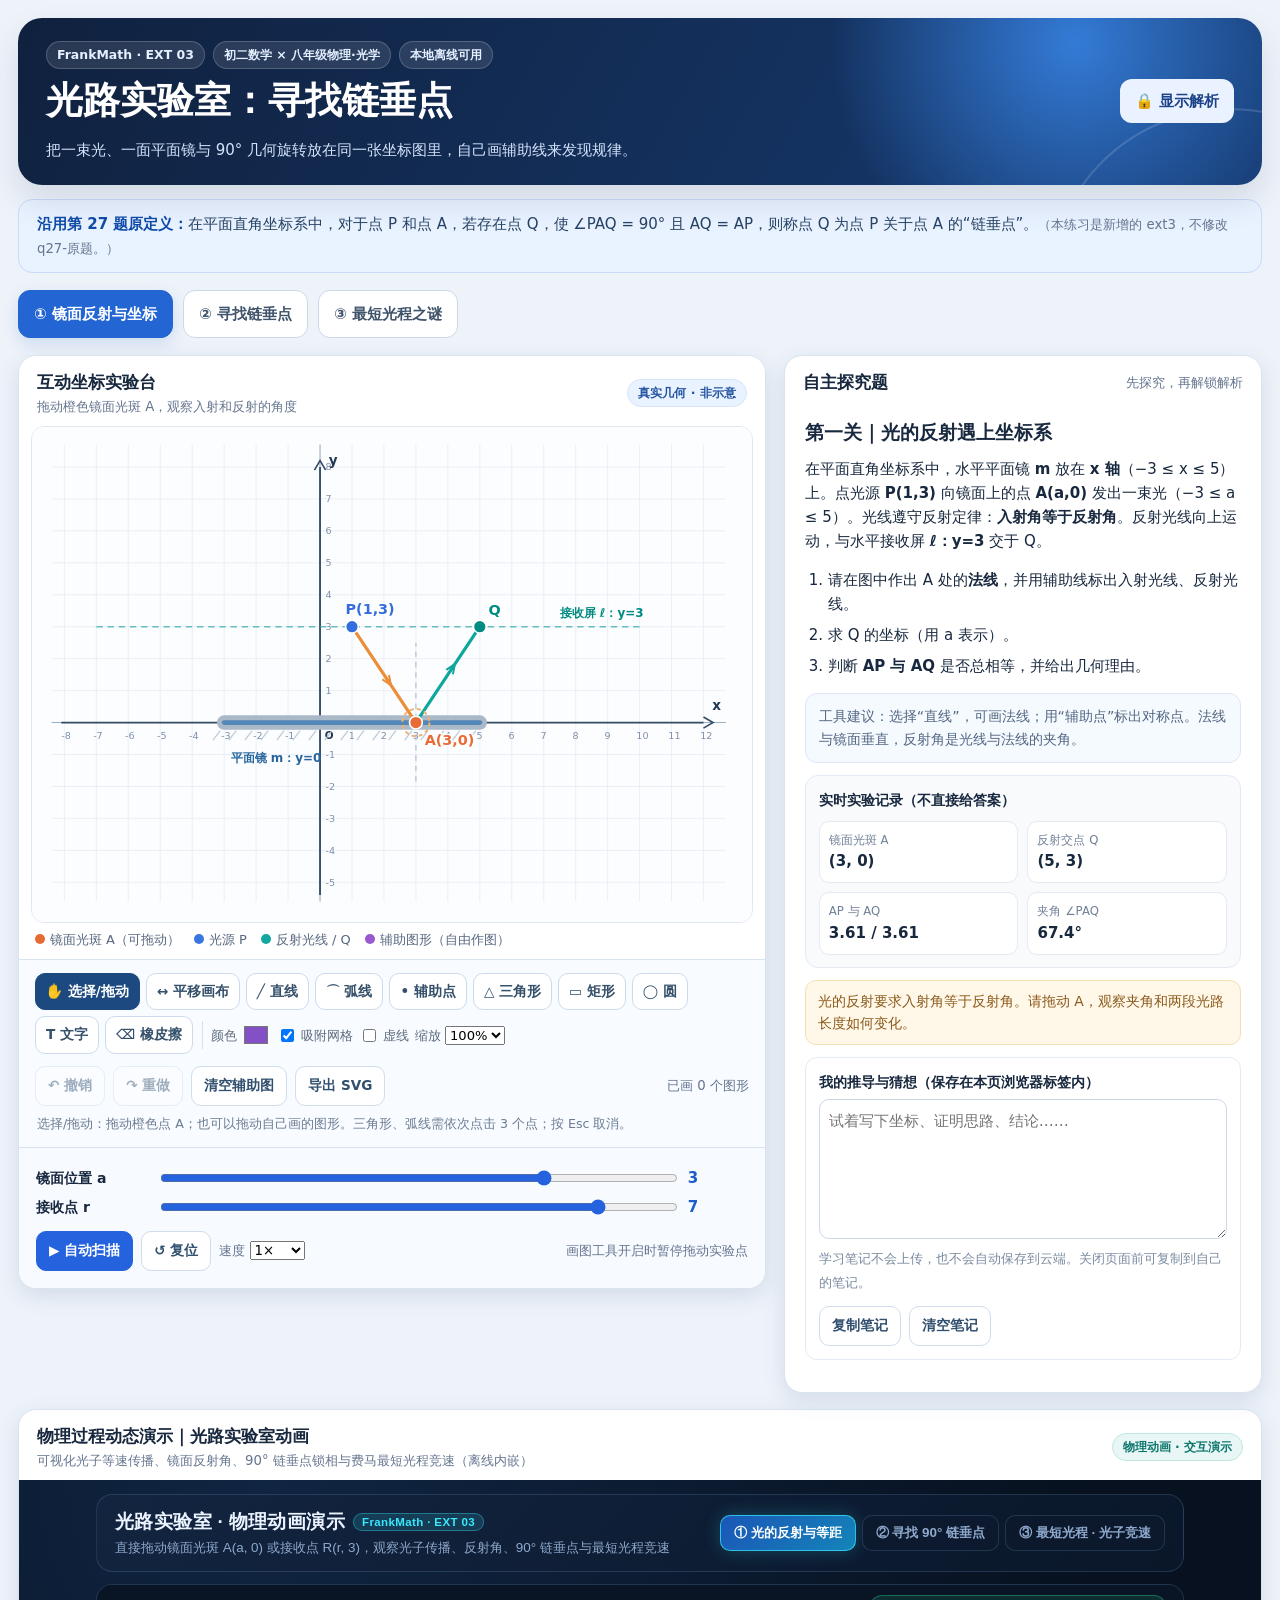
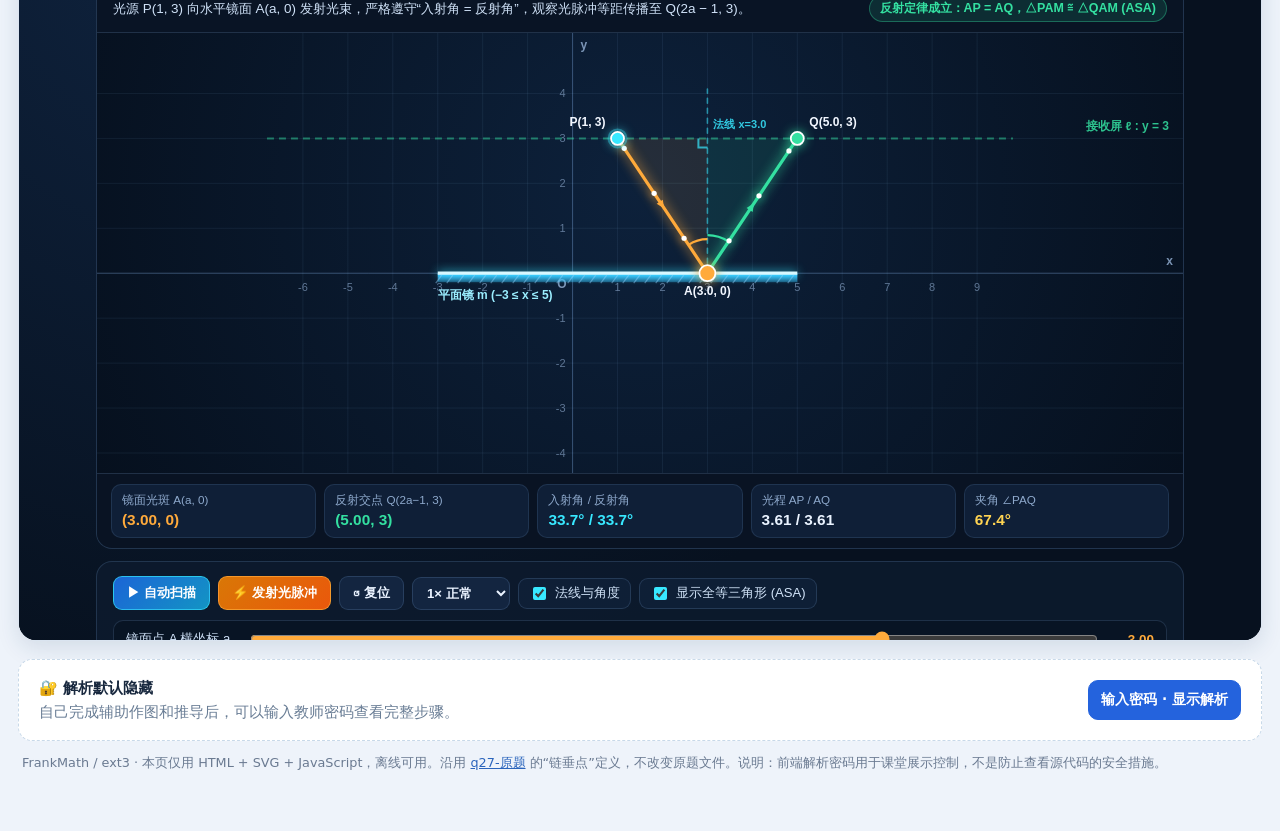
==== commit d4166a5b: "Embed interactive optics physics animation into ext3 lesson" ====
--- a/ext3/第27题扩展题目3_光路实验室_交互教学.html
+++ b/ext3/第27题扩展题目3_光路实验室_交互教学.html
@@ -29,6 +29,1378 @@
 <div class="actionrow"><button class="action" id="undo">↶ 撤销</button><button class="action" id="redo">↷ 重做</button><button class="action" id="clear">清空辅助图</button><button class="action" id="export">导出 SVG</button><span id="drawCount" class="status">已画 0 个图形</span></div><div id="toolHint" class="hintline">选择/拖动：拖动橙色点 A；也可以拖动自己画的图形。三角形、弧线需依次点击 3 个点；按 Esc 取消。</div></div>
 <div class="playbox"><div class="range-row"><label for="aSlider">镜面位置 a</label><input type="range" id="aSlider" min="-3" max="5" step="0.01" value="1" aria-label="改变镜面点 A 横坐标"><output class="readout" id="aOut">1.00</output></div><div class="range-row" id="rRow" hidden><label for="rSlider">接收点 r</label><input type="range" id="rSlider" min="-5" max="9" step="0.01" value="7" aria-label="改变接收点 R 横坐标"><output class="readout" id="rOut">7.00</output></div><div class="actionrow"><button class="action primary" id="play">▶ 自动扫描</button><button class="action" id="reset">↺ 复位</button><label class="sub">速度 <select id="speed" aria-label="动画速度"><option value="0.5">0.5×</option><option value="1" selected>1×</option><option value="2">2×</option></select></label><label class="sub" id="imageFlag"><input type="checkbox" id="mirrorImage">显示镜像点 P′</label><span class="status">画图工具开启时暂停拖动实验点</span></div></div></section>
 <aside class="panel"><div class="ptitle"><h2>自主探究题</h2><span class="sub">先探究，再解锁解析</span></div><div class="question"><div id="questionBody"></div><div class="data"><strong>实时实验记录（不直接给答案）</strong><div class="metrics"><div class="metric"><span>镜面光斑 A</span><b id="obsA">—</b></div><div class="metric"><span id="obsQLabel">反射交点 Q</span><b id="obsQ">—</b></div><div class="metric"><span id="obsLengthLabel">两条等长光段</span><b id="obsLength">—</b></div><div class="metric"><span id="obsAngleLabel">夹角 ∠PAQ</span><b id="obsAngle">—</b></div></div></div><div class="evidence" id="feedback">尝试移动 A，再使用辅助线工具记录你观察到的几何关系。</div><div class="quiz"><label for="studentNote">我的推导与猜想（保存在本页浏览器标签内）</label><textarea id="studentNote" rows="5" style="width:100%;border:1px solid #cbd8e8;border-radius:10px;padding:9px;font:inherit;resize:vertical" placeholder="试着写下坐标、证明思路、结论……"></textarea><small>学习笔记不会上传，也不会自动保存到云端。关闭页面前可复制到自己的笔记。</small><div class="actionrow"><button class="action" id="copyNote">复制笔记</button><button class="action" id="clearNote">清空笔记</button></div></div></div></aside></div>
+<section class="panel" id="physicsAnimPanel" style="margin-top:16px;overflow:hidden"><div class="ptitle"><div><h2>物理过程动态演示｜光路实验室动画</h2><div class="sub">可视化光子等速传播、镜面反射角、90° 链垂点锁相与费马最短光程竞速（离线内嵌）</div></div><span class="pill" style="background:#e8f7f5;color:#0f766e;border-color:#bfe8e2">物理动画 · 交互演示</span></div><iframe id="physicsAnimFrame" title="光路实验室物理动画" srcdoc="&lt;!DOCTYPE html&gt;
+&lt;html lang=&quot;zh-CN&quot;&gt;
+&lt;head&gt;
+  &lt;meta charset=&quot;UTF-8&quot; /&gt;
+  &lt;meta name=&quot;viewport&quot; content=&quot;width=device-width, initial-scale=1.0&quot; /&gt;
+  &lt;title&gt;光路实验室 · 交互物理动画（FrankMath EXT 03）&lt;/title&gt;
+  &lt;style&gt;
+    :root {
+      --bg: #07111f;
+      --surface: #0d1b2e;
+      --surface-2: #132540;
+      --border: rgba(148, 197, 255, 0.16);
+      --text: #eaf3ff;
+      --muted: #8ea9cc;
+      --cyan: #38e8ff;
+      --amber: #ffaa3b;
+      --emerald: #34e0a1;
+      --violet: #b784ff;
+      --gold: #ffd452;
+      --rose: #ff6b8b;
+    }
+    * { box-sizing: border-box; }
+    html, body {
+      margin: 0;
+      padding: 0;
+      background: radial-gradient(circle at 20% 0%, #102542 0%, #07111f 62%);
+      color: var(--text);
+      font-family: &quot;Inter&quot;, -apple-system, BlinkMacSystemFont, &quot;PingFang SC&quot;, &quot;Microsoft YaHei&quot;, sans-serif;
+      min-height: 100vh;
+    }
+    .app {
+      max-width: 1120px;
+      margin: 0 auto;
+      padding: 14px 16px 22px;
+      display: flex;
+      flex-direction: column;
+      gap: 12px;
+    }
+    .header {
+      display: flex;
+      flex-wrap: wrap;
+      align-items: center;
+      justify-content: space-between;
+      gap: 10px;
+      padding: 14px 18px;
+      background: linear-gradient(135deg, rgba(19, 37, 64, 0.92), rgba(11, 24, 43, 0.92));
+      border: 1px solid var(--border);
+      border-radius: 16px;
+    }
+    .title-group h1 {
+      margin: 0;
+      font-size: 1.18rem;
+      letter-spacing: 0.02em;
+      display: flex;
+      align-items: center;
+      gap: 8px;
+    }
+    .badge {
+      font-size: 0.72rem;
+      font-weight: 600;
+      padding: 2px 8px;
+      border-radius: 999px;
+      background: rgba(56, 232, 255, 0.14);
+      color: var(--cyan);
+      border: 1px solid rgba(56, 232, 255, 0.35);
+    }
+    .subtitle {
+      margin: 4px 0 0;
+      font-size: 0.84rem;
+      color: var(--muted);
+    }
+    .tabs {
+      display: flex;
+      flex-wrap: wrap;
+      gap: 6px;
+    }
+    .tab-btn {
+      appearance: none;
+      border: 1px solid var(--border);
+      background: rgba(13, 27, 46, 0.85);
+      color: var(--muted);
+      padding: 8px 13px;
+      border-radius: 10px;
+      font-size: 0.84rem;
+      font-weight: 600;
+      cursor: pointer;
+      transition: all 0.18s ease;
+    }
+    .tab-btn:hover {
+      color: var(--text);
+      border-color: rgba(56, 232, 255, 0.45);
+    }
+    .tab-btn.active {
+      background: linear-gradient(135deg, #1b56b8, #1484b8);
+      color: #fff;
+      border-color: rgba(56, 232, 255, 0.7);
+      box-shadow: 0 0 18px rgba(56, 232, 255, 0.22);
+    }
+
+    .stage-card {
+      background: rgba(13, 27, 46, 0.88);
+      border: 1px solid var(--border);
+      border-radius: 16px;
+      overflow: hidden;
+      display: flex;
+      flex-direction: column;
+    }
+    .canvas-header {
+      display: flex;
+      flex-wrap: wrap;
+      align-items: center;
+      justify-content: space-between;
+      gap: 8px;
+      padding: 10px 16px;
+      border-bottom: 1px solid var(--border);
+      background: rgba(8, 18, 33, 0.65);
+    }
+    .stage-desc {
+      font-size: 0.84rem;
+      color: #cfe1f7;
+    }
+    .status-pill {
+      font-size: 0.78rem;
+      font-weight: 600;
+      padding: 4px 10px;
+      border-radius: 999px;
+      background: rgba(52, 224, 161, 0.12);
+      color: var(--emerald);
+      border: 1px solid rgba(52, 224, 161, 0.35);
+      white-space: nowrap;
+    }
+    .status-pill.gold {
+      background: rgba(255, 212, 82, 0.16);
+      color: var(--gold);
+      border-color: rgba(255, 212, 82, 0.55);
+      box-shadow: 0 0 12px rgba(255, 212, 82, 0.22);
+    }
+    .status-pill.violet {
+      background: rgba(183, 132, 255, 0.16);
+      color: var(--violet);
+      border-color: rgba(183, 132, 255, 0.45);
+    }
+
+    .canvas-wrap {
+      position: relative;
+      width: 100%;
+      height: 440px;
+      background: radial-gradient(circle at 50% 35%, #0d213b 0%, #06101e 100%);
+      touch-action: none;
+      cursor: grab;
+    }
+    .canvas-wrap.dragging {
+      cursor: grabbing;
+    }
+    canvas {
+      display: block;
+      width: 100%;
+      height: 100%;
+    }
+
+    .telemetry {
+      display: grid;
+      grid-template-columns: repeat(auto-fit, minmax(150px, 1fr));
+      gap: 8px;
+      padding: 10px 14px;
+      border-top: 1px solid var(--border);
+      background: rgba(8, 18, 33, 0.75);
+    }
+    .metric {
+      background: rgba(19, 37, 64, 0.7);
+      border: 1px solid rgba(148, 197, 255, 0.12);
+      border-radius: 10px;
+      padding: 8px 10px;
+    }
+    .metric .label {
+      font-size: 0.73rem;
+      color: var(--muted);
+      margin-bottom: 3px;
+    }
+    .metric .val {
+      font-size: 0.96rem;
+      font-weight: 700;
+      font-variant-numeric: tabular-nums;
+      color: var(--text);
+    }
+    .metric .val.cyan { color: var(--cyan); }
+    .metric .val.amber { color: var(--amber); }
+    .metric .val.emerald { color: var(--emerald); }
+    .metric .val.gold { color: var(--gold); }
+
+    .controls {
+      display: flex;
+      flex-direction: column;
+      gap: 10px;
+      padding: 14px 16px;
+      background: rgba(13, 27, 46, 0.88);
+      border: 1px solid var(--border);
+      border-radius: 16px;
+    }
+    .ctrl-row {
+      display: flex;
+      flex-wrap: wrap;
+      align-items: center;
+      gap: 8px;
+    }
+    .btn {
+      appearance: none;
+      border: 1px solid var(--border);
+      background: var(--surface-2);
+      color: var(--text);
+      padding: 7px 13px;
+      border-radius: 9px;
+      font-size: 0.83rem;
+      font-weight: 600;
+      cursor: pointer;
+      transition: all 0.16s ease;
+    }
+    .btn:hover {
+      border-color: rgba(56, 232, 255, 0.55);
+      background: #1a3357;
+    }
+    .btn.primary {
+      background: linear-gradient(135deg, #1b65d6, #1394c4);
+      border-color: rgba(56, 232, 255, 0.65);
+      color: #fff;
+    }
+    .btn.accent {
+      background: linear-gradient(135deg, #d97706, #ea580c);
+      border-color: rgba(255, 170, 59, 0.7);
+      color: #fff;
+    }
+    .btn.preset {
+      padding: 5px 10px;
+      font-size: 0.78rem;
+      background: rgba(19, 37, 64, 0.6);
+      color: #cde3ff;
+    }
+    .btn.preset:hover {
+      background: rgba(56, 232, 255, 0.18);
+      color: #fff;
+    }
+    select.speed-sel {
+      background: var(--surface-2);
+      color: var(--text);
+      border: 1px solid var(--border);
+      border-radius: 9px;
+      padding: 7px 10px;
+      font-size: 0.82rem;
+      font-weight: 600;
+      cursor: pointer;
+    }
+    .toggle {
+      display: inline-flex;
+      align-items: center;
+      gap: 6px;
+      font-size: 0.82rem;
+      color: #d0e2f7;
+      cursor: pointer;
+      padding: 5px 10px;
+      border-radius: 9px;
+      background: rgba(19, 37, 64, 0.55);
+      border: 1px solid var(--border);
+      user-select: none;
+    }
+    .toggle input {
+      accent-color: var(--cyan);
+      cursor: pointer;
+    }
+    .sliders {
+      display: grid;
+      grid-template-columns: repeat(auto-fit, minmax(240px, 1fr));
+      gap: 10px;
+    }
+    .slider-box {
+      display: flex;
+      align-items: center;
+      gap: 10px;
+      background: rgba(8, 18, 33, 0.6);
+      border: 1px solid var(--border);
+      border-radius: 10px;
+      padding: 8px 12px;
+    }
+    .slider-box.hidden { display: none; }
+    .slider-box label {
+      font-size: 0.82rem;
+      color: #cfe1f7;
+      white-space: nowrap;
+      min-width: 112px;
+    }
+    .slider-box input[type=&quot;range&quot;] {
+      flex: 1;
+      accent-color: var(--amber);
+      cursor: pointer;
+    }
+    .slider-box.r-slider input[type=&quot;range&quot;] {
+      accent-color: var(--emerald);
+    }
+    .slider-val {
+      font-size: 0.84rem;
+      font-weight: 700;
+      font-variant-numeric: tabular-nums;
+      min-width: 44px;
+      text-align: right;
+      color: var(--amber);
+    }
+    .slider-box.r-slider .slider-val {
+      color: var(--emerald);
+    }
+    .legend {
+      display: flex;
+      flex-wrap: wrap;
+      gap: 12px;
+      font-size: 0.76rem;
+      color: var(--muted);
+      padding-top: 2px;
+    }
+    .legend span {
+      display: inline-flex;
+      align-items: center;
+      gap: 5px;
+    }
+    .dot {
+      width: 9px;
+      height: 9px;
+      border-radius: 50%;
+      display: inline-block;
+    }
+    @media (max-width: 640px) {
+      .canvas-wrap { height: 360px; }
+      .header { padding: 12px 14px; }
+    }
+  &lt;/style&gt;
+&lt;/head&gt;
+&lt;body&gt;
+  &lt;div class=&quot;app&quot;&gt;
+    &lt;header class=&quot;header&quot;&gt;
+      &lt;div class=&quot;title-group&quot;&gt;
+        &lt;h1&gt;光路实验室 · 物理动画演示 &lt;span class=&quot;badge&quot;&gt;FrankMath · EXT 03&lt;/span&gt;&lt;/h1&gt;
+        &lt;p class=&quot;subtitle&quot;&gt;直接拖动镜面光斑 A(a, 0) 或接收点 R(r, 3)，观察光子传播、反射角、90° 链垂点与最短光程竞速&lt;/p&gt;
+      &lt;/div&gt;
+      &lt;div class=&quot;tabs&quot; role=&quot;tablist&quot;&gt;
+        &lt;button class=&quot;tab-btn active&quot; data-stage=&quot;0&quot; type=&quot;button&quot;&gt;① 光的反射与等距&lt;/button&gt;
+        &lt;button class=&quot;tab-btn&quot; data-stage=&quot;1&quot; type=&quot;button&quot;&gt;② 寻找 90° 链垂点&lt;/button&gt;
+        &lt;button class=&quot;tab-btn&quot; data-stage=&quot;2&quot; type=&quot;button&quot;&gt;③ 最短光程 · 光子竞速&lt;/button&gt;
+      &lt;/div&gt;
+    &lt;/header&gt;
+
+    &lt;section class=&quot;stage-card&quot;&gt;
+      &lt;div class=&quot;canvas-header&quot;&gt;
+        &lt;div class=&quot;stage-desc&quot; id=&quot;stageDesc&quot;&gt;光源 P(1, 3) 射向水平镜面 A(a, 0)，遵循“入射角 = 反射角”反射至接收屏 y = 3 上的 Q 点。&lt;/div&gt;
+        &lt;div class=&quot;status-pill&quot; id=&quot;statusPill&quot;&gt;实时光路模拟中&lt;/div&gt;
+      &lt;/div&gt;
+
+      &lt;div class=&quot;canvas-wrap&quot; id=&quot;canvasWrap&quot;&gt;
+        &lt;canvas id=&quot;scene&quot;&gt;&lt;/canvas&gt;
+      &lt;/div&gt;
+
+      &lt;div class=&quot;telemetry&quot; id=&quot;telemetry&quot;&gt;
+        &lt;div class=&quot;metric&quot;&gt;
+          &lt;div class=&quot;label&quot; id=&quot;mLabel1&quot;&gt;镜面光斑 A&lt;/div&gt;
+          &lt;div class=&quot;val amber&quot; id=&quot;mVal1&quot;&gt;(3.00, 0)&lt;/div&gt;
+        &lt;/div&gt;
+        &lt;div class=&quot;metric&quot;&gt;
+          &lt;div class=&quot;label&quot; id=&quot;mLabel2&quot;&gt;反射交点 Q&lt;/div&gt;
+          &lt;div class=&quot;val emerald&quot; id=&quot;mVal2&quot;&gt;(5.00, 3)&lt;/div&gt;
+        &lt;/div&gt;
+        &lt;div class=&quot;metric&quot;&gt;
+          &lt;div class=&quot;label&quot; id=&quot;mLabel3&quot;&gt;入射角 / 反射角&lt;/div&gt;
+          &lt;div class=&quot;val cyan&quot; id=&quot;mVal3&quot;&gt;33.7° / 33.7°&lt;/div&gt;
+        &lt;/div&gt;
+        &lt;div class=&quot;metric&quot;&gt;
+          &lt;div class=&quot;label&quot; id=&quot;mLabel4&quot;&gt;光路长度 AP / AQ&lt;/div&gt;
+          &lt;div class=&quot;val&quot; id=&quot;mVal4&quot;&gt;3.61 / 3.61&lt;/div&gt;
+        &lt;/div&gt;
+        &lt;div class=&quot;metric&quot;&gt;
+          &lt;div class=&quot;label&quot; id=&quot;mLabel5&quot;&gt;夹角 ∠PAQ&lt;/div&gt;
+          &lt;div class=&quot;val gold&quot; id=&quot;mVal5&quot;&gt;67.4°&lt;/div&gt;
+        &lt;/div&gt;
+      &lt;/div&gt;
+    &lt;/section&gt;
+
+    &lt;section class=&quot;controls&quot;&gt;
+      &lt;div class=&quot;ctrl-row&quot;&gt;
+        &lt;button class=&quot;btn primary&quot; id=&quot;btnPlay&quot; type=&quot;button&quot;&gt;▶ 自动扫描&lt;/button&gt;
+        &lt;button class=&quot;btn accent&quot; id=&quot;btnPulse&quot; type=&quot;button&quot;&gt;⚡ 发射光脉冲&lt;/button&gt;
+        &lt;button class=&quot;btn&quot; id=&quot;btnReset&quot; type=&quot;button&quot;&gt;↺ 复位&lt;/button&gt;
+        &lt;select class=&quot;speed-sel&quot; id=&quot;speedSel&quot; aria-label=&quot;动画速度&quot;&gt;
+          &lt;option value=&quot;0.5&quot;&gt;0.5× 慢速&lt;/option&gt;
+          &lt;option value=&quot;1&quot; selected&gt;1× 正常&lt;/option&gt;
+          &lt;option value=&quot;1.8&quot;&gt;1.8× 快速&lt;/option&gt;
+        &lt;/select&gt;
+        &lt;label class=&quot;toggle&quot;&gt;
+          &lt;input type=&quot;checkbox&quot; id=&quot;chkNormal&quot; checked /&gt;
+          法线与角度
+        &lt;/label&gt;
+        &lt;label class=&quot;toggle&quot;&gt;
+          &lt;input type=&quot;checkbox&quot; id=&quot;chkGeo&quot; checked /&gt;
+          &lt;span id=&quot;geoToggleLabel&quot;&gt;显示全等三角形 (ASA)&lt;/span&gt;
+        &lt;/label&gt;
+      &lt;/div&gt;
+
+      &lt;div class=&quot;sliders&quot;&gt;
+        &lt;div class=&quot;slider-box&quot;&gt;
+          &lt;label for=&quot;sliderA&quot;&gt;镜面点 A 横坐标 a&lt;/label&gt;
+          &lt;input type=&quot;range&quot; id=&quot;sliderA&quot; min=&quot;-3&quot; max=&quot;5&quot; step=&quot;0.05&quot; value=&quot;3&quot; /&gt;
+          &lt;span class=&quot;slider-val&quot; id=&quot;valA&quot;&gt;3.00&lt;/span&gt;
+        &lt;/div&gt;
+        &lt;div class=&quot;slider-box r-slider hidden&quot; id=&quot;sliderRBox&quot;&gt;
+          &lt;label for=&quot;sliderR&quot;&gt;接收点 R 横坐标 r&lt;/label&gt;
+          &lt;input type=&quot;range&quot; id=&quot;sliderR&quot; min=&quot;-5&quot; max=&quot;9&quot; step=&quot;0.05&quot; value=&quot;7&quot; /&gt;
+          &lt;span class=&quot;slider-val&quot; id=&quot;valR&quot;&gt;7.00&lt;/span&gt;
+        &lt;/div&gt;
+      &lt;/div&gt;
+
+      &lt;div class=&quot;ctrl-row&quot; id=&quot;presetsRow&quot;&gt;&lt;/div&gt;
+
+      &lt;div class=&quot;legend&quot; id=&quot;legendRow&quot;&gt;
+        &lt;span&gt;&lt;i class=&quot;dot&quot; style=&quot;background:#38e8ff&quot;&gt;&lt;/i&gt;光源 P(1, 3) / 法线&lt;/span&gt;
+        &lt;span&gt;&lt;i class=&quot;dot&quot; style=&quot;background:#ffaa3b&quot;&gt;&lt;/i&gt;入射光线 &amp; 镜面光斑 A（可拖动）&lt;/span&gt;
+        &lt;span&gt;&lt;i class=&quot;dot&quot; style=&quot;background:#34e0a1&quot;&gt;&lt;/i&gt;反射光线 &amp; 接收点 Q / R&lt;/span&gt;
+        &lt;span&gt;&lt;i class=&quot;dot&quot; style=&quot;background:#b784ff&quot;&gt;&lt;/i&gt;镜像点 P′(1, −3) / 辅助对称图形&lt;/span&gt;
+      &lt;/div&gt;
+    &lt;/section&gt;
+  &lt;/div&gt;
+
+  &lt;script&gt;
+    (function () {
+      const canvas = document.getElementById(&#x27;scene&#x27;);
+      const wrap = document.getElementById(&#x27;canvasWrap&#x27;);
+      const ctx = canvas.getContext(&#x27;2d&#x27;);
+
+      const state = {
+        stage: 0,
+        a: 3.0,
+        r: 7.0,
+        playing: false,
+        sweepDir: 1,
+        speed: 1.0,
+        showNormal: true,
+        showGeo: true,
+        dragging: null,
+        time: 0,
+        pulses: [],
+        race: null,
+        mirrorFlash: 0,
+        hitFlash: 0,
+        snapLockFlash: 0
+      };
+
+      // Coordinate system bounds
+      const WORLD_X_MIN = -6.8;
+      const WORLD_X_MAX = 9.8;
+      const WORLD_Y_MIN = -4.0;
+      const WORLD_Y_MAX = 4.9;
+
+      let view = { width: 800, height: 440, scale: 45, ox: 340, oy: 240 };
+
+      function resizeCanvas() {
+        const rect = wrap.getBoundingClientRect();
+        const dpr = Math.min(window.devicePixelRatio || 1, 2);
+        canvas.width = Math.max(1, Math.floor(rect.width * dpr));
+        canvas.height = Math.max(1, Math.floor(rect.height * dpr));
+        ctx.setTransform(dpr, 0, 0, dpr, 0, 0);
+
+        view.width = rect.width;
+        view.height = rect.height;
+        const padX = 24;
+        const padY = 20;
+        const scaleX = (view.width - padX * 2) / (WORLD_X_MAX - WORLD_X_MIN);
+        const scaleY = (view.height - padY * 2) / (WORLD_Y_MAX - WORLD_Y_MIN);
+        view.scale = Math.min(scaleX, scaleY);
+
+        const worldW = (WORLD_X_MAX - WORLD_X_MIN) * view.scale;
+        const worldH = (WORLD_Y_MAX - WORLD_Y_MIN) * view.scale;
+        const left = (view.width - worldW) / 2;
+        const top = (view.height - worldH) / 2;
+
+        view.ox = left - WORLD_X_MIN * view.scale;
+        view.oy = top + WORLD_Y_MAX * view.scale;
+      }
+
+      function toScreen(wx, wy) {
+        return {
+          x: view.ox + wx * view.scale,
+          y: view.oy - wy * view.scale
+        };
+      }
+
+      function toWorld(sx, sy) {
+        return {
+          x: (sx - view.ox) / view.scale,
+          y: (view.oy - sy) / view.scale
+        };
+      }
+
+      function clamp(v, lo, hi) {
+        return Math.max(lo, Math.min(hi, v));
+      }
+
+      function dist(x1, y1, x2, y2) {
+        return Math.hypot(x2 - x1, y2 - y1);
+      }
+
+      function fmt(n, digits = 2) {
+        const s = Number(n).toFixed(digits);
+        return s === &#x27;-0.00&#x27; || s === &#x27;-0.0&#x27; ? s.slice(1) : s;
+      }
+
+      // Emit a glowing light pulse along current path
+      function emitPulse() {
+        if (state.stage === 2) {
+          // Stage 3: start photon race!
+          const aOpt = (1 + state.r) / 2;
+          const lenOpt = dist(1, 3, aOpt, 0) + dist(aOpt, 0, state.r, 3);
+          const lenTrial = dist(1, 3, state.a, 0) + dist(state.a, 0, state.r, 3);
+          state.race = {
+            t: 0,
+            speedWorld: 4.8,
+            aOpt,
+            aTrial: state.a,
+            r: state.r,
+            lenOpt,
+            lenTrial,
+            optDone: false,
+            trialDone: false,
+            winner: null
+          };
+          updateUI();
+        } else {
+          const qx = 2 * state.a - 1;
+          const d1 = dist(1, 3, state.a, 0);
+          const d2 = dist(state.a, 0, qx, 3);
+          state.pulses.push({
+            distTraveled: 0,
+            speedWorld: 5.2,
+            d1,
+            total: d1 + d2,
+            bounced: false
+          });
+        }
+      }
+
+      // Presets per stage
+      const stageConfigs = [
+        {
+          desc: &#x27;光源 P(1, 3) 向水平镜面 A(a, 0) 发射光束，严格遵守“入射角 = 反射角”，观察光脉冲等距传播至 Q(2a − 1, 3)。&#x27;,
+          geoLabel: &#x27;显示全等三角形 (ASA)&#x27;,
+          pulseLabel: &#x27;⚡ 发射光脉冲&#x27;,
+          presets: [
+            { label: &#x27;常规 A(3, 0)&#x27;, a: 3 },
+            { label: &#x27;垂直入射 A(1, 0)&#x27;, a: 1 },
+            { label: &#x27;左侧反射 A(-1.5, 0)&#x27;, a: -1.5 },
+            { label: &#x27;右端点 A(5, 0)&#x27;, a: 5 }
+          ]
+        },
+        {
+          desc: &#x27;拖动 A 或点击“自动扫描”，当 ∠PAQ = 90° 且 AP = AQ 时触发金色锁相——观察两处链垂点如何关于直线 x = 1 对称。&#x27;,
+          geoLabel: &#x27;显示 x = 1 对称双光路&#x27;,
+          pulseLabel: &#x27;⚡ 发射光脉冲&#x27;,
+          presets: [
+            { label: &#x27;★ 链垂点 A₁(-2, 0)&#x27;, a: -2 },
+            { label: &#x27;★ 链垂点 A₂(4, 0)&#x27;, a: 4 },
+            { label: &#x27;初始 A(2, 0)&#x27;, a: 2 },
+            { label: &#x27;左端点 A(-3, 0)&#x27;, a: -3 }
+          ]
+        },
+        {
+          desc: &#x27;点击“光子竞速”，同时从 P(1, 3) 发射两颗同速光子：青色沿镜像最短路径，橙色沿你选的 A(a, 0) 路径，看谁先到 R(r, 3)！&#x27;,
+          geoLabel: &#x27;显示镜像点 P′(1, −3) 与直线 P′R&#x27;,
+          pulseLabel: &#x27;🏁 发射光子竞速&#x27;,
+          presets: [
+            { label: &#x27;★ R(7, 3) 链垂点对比&#x27;, a: 1, r: 7 },
+            { label: &#x27;★ R(-5, 3) 链垂点对比&#x27;, a: 0.5, r: -5 },
+            { label: &#x27;R(7, 3) 最佳重合 A(4, 0)&#x27;, a: 4, r: 7 },
+            { label: &#x27;垂直入射特例 R(1, 3)&#x27;, a: 3, r: 1 }
+          ]
+        }
+      ];
+
+      function renderPresets() {
+        const row = document.getElementById(&#x27;presetsRow&#x27;);
+        row.innerHTML = &#x27;&#x27;;
+        const cfg = stageConfigs[state.stage];
+        const title = document.createElement(&#x27;span&#x27;);
+        title.style.fontSize = &#x27;0.78rem&#x27;;
+        title.style.color = &#x27;#8ea9cc&#x27;;
+        title.textContent = &#x27;快捷演示位置：&#x27;;
+        row.appendChild(title);
+
+        cfg.presets.forEach(p =&gt; {
+          const b = document.createElement(&#x27;button&#x27;);
+          b.type = &#x27;button&#x27;;
+          b.className = &#x27;btn preset&#x27;;
+          b.textContent = p.label;
+          b.addEventListener(&#x27;click&#x27;, () =&gt; {
+            state.playing = false;
+            updatePlayBtn();
+            state.a = p.a;
+            if (typeof p.r === &#x27;number&#x27;) state.r = p.r;
+            state.race = null;
+            syncSliders();
+            updateUI();
+            emitPulse();
+          });
+          row.appendChild(b);
+        });
+      }
+
+      function setStage(idx) {
+        state.stage = idx;
+        state.playing = false;
+        state.pulses = [];
+        state.race = null;
+        if (idx === 0) { state.a = 3; }
+        else if (idx === 1) { state.a = 2; }
+        else { state.a = 1; state.r = 7; }
+
+        document.querySelectorAll(&#x27;.tab-btn&#x27;).forEach(b =&gt; {
+          b.classList.toggle(&#x27;active&#x27;, Number(b.dataset.stage) === idx);
+        });
+        const cfg = stageConfigs[idx];
+        document.getElementById(&#x27;stageDesc&#x27;).textContent = cfg.desc;
+        document.getElementById(&#x27;geoToggleLabel&#x27;).textContent = cfg.geoLabel;
+        document.getElementById(&#x27;btnPulse&#x27;).textContent = cfg.pulseLabel;
+        document.getElementById(&#x27;sliderRBox&#x27;).classList.toggle(&#x27;hidden&#x27;, idx !== 2);
+
+        renderPresets();
+        syncSliders();
+        updatePlayBtn();
+        updateUI();
+        emitPulse();
+      }
+
+      function syncSliders() {
+        document.getElementById(&#x27;sliderA&#x27;).value = state.a;
+        document.getElementById(&#x27;valA&#x27;).textContent = fmt(state.a);
+        document.getElementById(&#x27;sliderR&#x27;).value = state.r;
+        document.getElementById(&#x27;valR&#x27;).textContent = fmt(state.r);
+      }
+
+      function updatePlayBtn() {
+        document.getElementById(&#x27;btnPlay&#x27;).textContent = state.playing ? &#x27;⏸ 暂停扫描&#x27; : &#x27;▶ 自动扫描&#x27;;
+      }
+
+      function updateUI() {
+        const pill = document.getElementById(&#x27;statusPill&#x27;);
+        const mL1 = document.getElementById(&#x27;mLabel1&#x27;);
+        const mV1 = document.getElementById(&#x27;mVal1&#x27;);
+        const mL2 = document.getElementById(&#x27;mLabel2&#x27;);
+        const mV2 = document.getElementById(&#x27;mVal2&#x27;);
+        const mL3 = document.getElementById(&#x27;mLabel3&#x27;);
+        const mV3 = document.getElementById(&#x27;mVal3&#x27;);
+        const mL4 = document.getElementById(&#x27;mLabel4&#x27;);
+        const mV4 = document.getElementById(&#x27;mVal4&#x27;);
+        const mL5 = document.getElementById(&#x27;mLabel5&#x27;);
+        const mV5 = document.getElementById(&#x27;mVal5&#x27;);
+
+        if (state.stage === 0 || state.stage === 1) {
+          const qx = 2 * state.a - 1;
+          const ap = dist(1, 3, state.a, 0);
+          const aq = dist(state.a, 0, qx, 3);
+          const incDeg = Math.atan2(Math.abs(state.a - 1), 3) * 180 / Math.PI;
+          const paqDeg = 2 * incDeg;
+          const isPerp = Math.abs(state.a - 1) &lt; 0.03;
+          const isChain = Math.abs(Math.abs(state.a - 1) - 3) &lt; 0.06;
+
+          mL1.textContent = &#x27;镜面光斑 A(a, 0)&#x27;;
+          mV1.textContent = `(${fmt(state.a)}, 0)`;
+          mL2.textContent = &#x27;反射交点 Q(2a−1, 3)&#x27;;
+          mV2.textContent = `(${fmt(qx)}, 3)`;
+          mL3.textContent = &#x27;入射角 / 反射角&#x27;;
+          mV3.textContent = `${fmt(incDeg, 1)}° / ${fmt(incDeg, 1)}°`;
+          mL4.textContent = &#x27;光程 AP / AQ&#x27;;
+          mV4.textContent = `${fmt(ap)} / ${fmt(aq)}`;
+          mL5.textContent = &#x27;夹角 ∠PAQ&#x27;;
+          mV5.textContent = `${fmt(paqDeg, 1)}°`;
+
+          pill.className = &#x27;status-pill&#x27;;
+          if (isChain) {
+            pill.classList.add(&#x27;gold&#x27;);
+            pill.textContent = `★ 锁定链垂点！∠PAQ = 90°，AP = AQ = ${fmt(ap)}`;
+          } else if (isPerp) {
+            pill.classList.add(&#x27;violet&#x27;);
+            pill.textContent = &#x27;垂直入射特例：入射角 = 反射角 = 0°，Q 与 P 重合&#x27;;
+          } else {
+            pill.textContent = state.stage === 0
+              ? &#x27;反射定律成立：AP = AQ，△PAM ≅ △QAM (ASA)&#x27;
+              : &#x27;拖动 A 寻找 ∠PAQ = 90° 的链垂点位置&#x27;;
+          }
+        } else {
+          const aOpt = (1 + state.r) / 2;
+          const pa = dist(1, 3, state.a, 0);
+          const ar = dist(state.a, 0, state.r, 3);
+          const total = pa + ar;
+          const minLen = dist(1, -3, state.r, 3);
+          const diff = Math.max(0, total - minLen);
+          const isOpt = Math.abs(state.a - aOpt) &lt; 0.06;
+          const isChainR = Math.abs(Math.abs(state.r - 1) - 6) &lt; 0.08;
+          const isPerpR = Math.abs(state.r - 1) &lt; 0.05;
+
+          mL1.textContent = &#x27;试验点 A / 最佳点 A*&#x27;;
+          mV1.textContent = `(${fmt(state.a)},0) / (${fmt(aOpt)},0)`;
+          mL2.textContent = &#x27;接收点 R(r, 3)&#x27;;
+          mV2.textContent = `(${fmt(state.r)}, 3)`;
+          mL3.textContent = &#x27;当前折线 PA + AR&#x27;;
+          mV3.textContent = fmt(total, 3);
+          mL4.textContent = &#x27;最短光程 P′R&#x27;;
+          mV4.textContent = fmt(minLen, 3);
+          mL5.textContent = &#x27;多走的路程差&#x27;;
+          mV5.textContent = `+${fmt(diff, 3)}`;
+
+          pill.className = &#x27;status-pill&#x27;;
+          if (state.race &amp;&amp; state.race.winner) {
+            pill.classList.add(&#x27;gold&#x27;);
+            pill.textContent = state.race.winner === &#x27;tie&#x27;
+              ? &#x27;🏁 平局！当前 A 恰为费马最短反射点 A*&#x27;
+              : `🏁 青色最短路径光子率先抵达！（领先 ${fmt(diff, 2)} 单位）`;
+          } else if (isOpt &amp;&amp; isChainR) {
+            pill.classList.add(&#x27;gold&#x27;);
+            pill.textContent = &#x27;★ 最短光程 + 90° 链垂点同时满足！&#x27;;
+          } else if (isPerpR) {
+            pill.classList.add(&#x27;violet&#x27;);
+            pill.textContent = &#x27;特例 r = 1：最短光程 = 6（垂直入射，非链垂点）&#x27;;
+          } else if (isOpt) {
+            pill.textContent = &#x27;✓ 已对齐最短光程反射点 A* = ((1+r)/2, 0)&#x27;;
+          } else {
+            pill.textContent = &#x27;拖动 A 逼近 A*，或点击“发射光子竞速”直观对比&#x27;;
+          }
+        }
+      }
+
+      // Drawing helpers
+      function drawGrid() {
+        ctx.save();
+        ctx.lineWidth = 1;
+        for (let x = -6; x &lt;= 9; x++) {
+          const p = toScreen(x, 0);
+          ctx.strokeStyle = x === 0 ? &#x27;rgba(148, 197, 255, 0.34)&#x27; : &#x27;rgba(148, 197, 255, 0.08)&#x27;;
+          ctx.beginPath();
+          ctx.moveTo(p.x, 0);
+          ctx.lineTo(p.x, view.height);
+          ctx.stroke();
+
+          if (x !== 0) {
+            const pLbl = toScreen(x, 0);
+            ctx.fillStyle = &#x27;rgba(142, 169, 204, 0.65)&#x27;;
+            ctx.font = &#x27;11px Inter, sans-serif&#x27;;
+            ctx.textAlign = &#x27;center&#x27;;
+            ctx.fillText(String(x), pLbl.x, pLbl.y + 18);
+          }
+        }
+        for (let y = -4; y &lt;= 4; y++) {
+          const p = toScreen(0, y);
+          ctx.strokeStyle = y === 0 ? &#x27;rgba(148, 197, 255, 0.34)&#x27; : &#x27;rgba(148, 197, 255, 0.08)&#x27;;
+          ctx.beginPath();
+          ctx.moveTo(0, p.y);
+          ctx.lineTo(view.width, p.y);
+          ctx.stroke();
+
+          if (y !== 0) {
+            ctx.fillStyle = &#x27;rgba(142, 169, 204, 0.65)&#x27;;
+            ctx.font = &#x27;11px Inter, sans-serif&#x27;;
+            ctx.textAlign = &#x27;right&#x27;;
+            ctx.fillText(String(y), p.x - 7, p.y + 4);
+          }
+        }
+
+        // Axes labels
+        const origin = toScreen(0, 0);
+        ctx.fillStyle = &#x27;rgba(142, 169, 204, 0.85)&#x27;;
+        ctx.font = &#x27;bold 12px Inter, sans-serif&#x27;;
+        ctx.textAlign = &#x27;right&#x27;;
+        ctx.fillText(&#x27;O&#x27;, origin.x - 6, origin.y + 15);
+        ctx.fillText(&#x27;x&#x27;, view.width - 10, origin.y - 8);
+        ctx.textAlign = &#x27;left&#x27;;
+        ctx.fillText(&#x27;y&#x27;, origin.x + 8, 16);
+        ctx.restore();
+      }
+
+      function drawMirrorAndScreen() {
+        ctx.save();
+        // Receiving screen y = 3
+        const sL = toScreen(WORLD_X_MIN, 3);
+        const sR = toScreen(WORLD_X_MAX, 3);
+        ctx.strokeStyle = &#x27;rgba(52, 224, 161, 0.48)&#x27;;
+        ctx.lineWidth = 2;
+        ctx.setLineDash([7, 5]);
+        ctx.beginPath();
+        ctx.moveTo(sL.x, sL.y);
+        ctx.lineTo(sR.x, sR.y);
+        ctx.stroke();
+        ctx.setLineDash([]);
+
+        ctx.fillStyle = &#x27;rgba(52, 224, 161, 0.85)&#x27;;
+        ctx.font = &#x27;600 12px Inter, sans-serif&#x27;;
+        ctx.textAlign = &#x27;right&#x27;;
+        ctx.fillText(&#x27;接收屏 ℓ : y = 3&#x27;, view.width - 14, sL.y - 8);
+
+        // Plane mirror m: x in [-3, 5], y = 0
+        const mL = toScreen(-3, 0);
+        const mR = toScreen(5, 0);
+
+        // Specular glow underneath
+        const grad = ctx.createLinearGradient(mL.x, mL.y - 3, mL.x, mL.y + 12);
+        grad.addColorStop(0, &#x27;#9beeff&#x27;);
+        grad.addColorStop(0.35, &#x27;#38bdf8&#x27;);
+        grad.addColorStop(1, &#x27;rgba(56, 189, 248, 0.08)&#x27;);
+        ctx.fillStyle = grad;
+        ctx.fillRect(mL.x, mL.y, mR.x - mL.x, 9);
+
+        // Reflective top edge
+        ctx.strokeStyle = &#x27;#d8f8ff&#x27;;
+        ctx.lineWidth = 3.2;
+        ctx.shadowColor = &#x27;#38e8ff&#x27;;
+        ctx.shadowBlur = 10;
+        ctx.beginPath();
+        ctx.moveTo(mL.x, mL.y);
+        ctx.lineTo(mR.x, mR.y);
+        ctx.stroke();
+        ctx.shadowBlur = 0;
+
+        // Classic mirror hatch lines
+        ctx.strokeStyle = &#x27;rgba(148, 210, 255, 0.45)&#x27;;
+        ctx.lineWidth = 1.2;
+        const step = 11;
+        for (let x = mL.x + 4; x &lt;= mR.x; x += step) {
+          ctx.beginPath();
+          ctx.moveTo(x, mL.y + 2);
+          ctx.lineTo(x - 6, mL.y + 10);
+          ctx.stroke();
+        }
+
+        // Mirror endpoints &amp; label
+        ctx.fillStyle = &#x27;#9beeff&#x27;;
+        ctx.font = &#x27;600 12px Inter, sans-serif&#x27;;
+        ctx.textAlign = &#x27;left&#x27;;
+        ctx.fillText(&#x27;平面镜 m (−3 ≤ x ≤ 5)&#x27;, mL.x, mL.y + 26);
+        ctx.restore();
+      }
+
+      function drawGlowingLine(p1, p2, color, width, dash, glow) {
+        ctx.save();
+        ctx.strokeStyle = color;
+        ctx.lineWidth = width;
+        ctx.lineCap = &#x27;round&#x27;;
+        if (dash) ctx.setLineDash(dash);
+        if (glow) {
+          ctx.shadowColor = color;
+          ctx.shadowBlur = glow;
+        }
+        ctx.beginPath();
+        ctx.moveTo(p1.x, p1.y);
+        ctx.lineTo(p2.x, p2.y);
+        ctx.stroke();
+        ctx.restore();
+      }
+
+      function drawArrowHead(p1, p2, t, color) {
+        const x = p1.x + (p2.x - p1.x) * t;
+        const y = p1.y + (p2.y - p1.y) * t;
+        const ang = Math.atan2(p2.y - p1.y, p2.x - p1.x);
+        const len = 9;
+        ctx.save();
+        ctx.fillStyle = color;
+        ctx.beginPath();
+        ctx.moveTo(x, y);
+        ctx.lineTo(x - len * Math.cos(ang - 0.42), y - len * Math.sin(ang - 0.42));
+        ctx.lineTo(x - len * Math.cos(ang + 0.42), y - len * Math.sin(ang + 0.42));
+        ctx.closePath();
+        ctx.fill();
+        ctx.restore();
+      }
+
+      function drawPoint(p, radius, color, label, dx, dy, pulsePhase) {
+        ctx.save();
+        if (pulsePhase !== undefined) {
+          const rOuter = radius + 5 + Math.sin(pulsePhase) * 2.5;
+          ctx.strokeStyle = color;
+          ctx.globalAlpha = 0.35;
+          ctx.lineWidth = 2;
+          ctx.beginPath();
+          ctx.arc(p.x, p.y, rOuter, 0, Math.PI * 2);
+          ctx.stroke();
+          ctx.globalAlpha = 1;
+        }
+        ctx.fillStyle = color;
+        ctx.shadowColor = color;
+        ctx.shadowBlur = 12;
+        ctx.beginPath();
+        ctx.arc(p.x, p.y, radius, 0, Math.PI * 2);
+        ctx.fill();
+        ctx.shadowBlur = 0;
+
+        ctx.strokeStyle = &#x27;#ffffff&#x27;;
+        ctx.lineWidth = 1.8;
+        ctx.stroke();
+
+        if (label) {
+          ctx.font = &#x27;700 12px Inter, sans-serif&#x27;;
+          ctx.fillStyle = &#x27;#f2f7ff&#x27;;
+          ctx.textAlign = dx &lt; 0 ? &#x27;right&#x27; : dx === 0 ? &#x27;center&#x27; : &#x27;left&#x27;;
+          ctx.fillText(label, p.x + dx, p.y + dy);
+        }
+        ctx.restore();
+      }
+
+      function drawRightAngleSquare(vertex, u1, u2, size, color) {
+        const p1 = { x: vertex.x + u1.x * size, y: vertex.y + u1.y * size };
+        const p2 = { x: vertex.x + (u1.x + u2.x) * size, y: vertex.y + (u1.y + u2.y) * size };
+        const p3 = { x: vertex.x + u2.x * size, y: vertex.y + u2.y * size };
+        ctx.save();
+        ctx.strokeStyle = color;
+        ctx.lineWidth = 2;
+        ctx.beginPath();
+        ctx.moveTo(p1.x, p1.y);
+        ctx.lineTo(p2.x, p2.y);
+        ctx.lineTo(p3.x, p3.y);
+        ctx.stroke();
+        ctx.restore();
+      }
+
+      function drawPhoton(p, color) {
+        ctx.save();
+        const grad = ctx.createRadialGradient(p.x, p.y, 1, p.x, p.y, 13);
+        grad.addColorStop(0, &#x27;#ffffff&#x27;);
+        grad.addColorStop(0.35, color);
+        grad.addColorStop(1, &#x27;rgba(0,0,0,0)&#x27;);
+        ctx.fillStyle = grad;
+        ctx.beginPath();
+        ctx.arc(p.x, p.y, 13, 0, Math.PI * 2);
+        ctx.fill();
+        ctx.restore();
+      }
+
+      function drawContinuousPhotons(p1, p2, color, speedOffset) {
+        const d = Math.hypot(p2.x - p1.x, p2.y - p1.y);
+        if (d &lt; 4) return;
+        const spacing = 54;
+        const offset = (state.time * 75 + speedOffset) % spacing;
+        ctx.save();
+        for (let s = offset; s &lt; d; s += spacing) {
+          const t = s / d;
+          const x = p1.x + (p2.x - p1.x) * t;
+          const y = p1.y + (p2.y - p1.y) * t;
+          ctx.fillStyle = &#x27;#ffffff&#x27;;
+          ctx.shadowColor = color;
+          ctx.shadowBlur = 8;
+          ctx.beginPath();
+          ctx.arc(x, y, 2.6, 0, Math.PI * 2);
+          ctx.fill();
+        }
+        ctx.restore();
+      }
+
+      function drawStage0And1() {
+        const P = toScreen(1, 3);
+        const A = toScreen(state.a, 0);
+        const qx = 2 * state.a - 1;
+        const Q = toScreen(qx, 3);
+        const M = toScreen(state.a, 3);
+        const isPerp = Math.abs(state.a - 1) &lt; 0.03;
+        const isChain = Math.abs(Math.abs(state.a - 1) - 3) &lt; 0.06;
+
+        // Auxiliary geometry overlays
+        if (state.showGeo) {
+          if (state.stage === 0 &amp;&amp; !isPerp) {
+            // Fill congruent triangles Rt△PAM &amp; Rt△QAM
+            ctx.save();
+            ctx.fillStyle = &#x27;rgba(255, 170, 59, 0.10)&#x27;;
+            ctx.beginPath();
+            ctx.moveTo(P.x, P.y); ctx.lineTo(A.x, A.y); ctx.lineTo(M.x, M.y);
+            ctx.closePath(); ctx.fill();
+
+            ctx.fillStyle = &#x27;rgba(52, 224, 161, 0.10)&#x27;;
+            ctx.beginPath();
+            ctx.moveTo(Q.x, Q.y); ctx.lineTo(A.x, A.y); ctx.lineTo(M.x, M.y);
+            ctx.closePath(); ctx.fill();
+            ctx.restore();
+          }
+
+          if (state.stage === 1) {
+            // Draw symmetry axis x = 1 and ghost twin 45° solutions
+            const axisTop = toScreen(1, 4.5);
+            const axisBot = toScreen(1, -1.2);
+            drawGlowingLine(axisTop, axisBot, &#x27;rgba(183, 132, 255, 0.55)&#x27;, 1.5, [6, 5], 0);
+            ctx.save();
+            ctx.fillStyle = &#x27;rgba(183, 132, 255, 0.9)&#x27;;
+            ctx.font = &#x27;600 11px Inter, sans-serif&#x27;;
+            ctx.textAlign = &#x27;left&#x27;;
+            ctx.fillText(&#x27;对称轴 x = 1&#x27;, axisTop.x + 6, axisTop.y + 10);
+            ctx.restore();
+
+            const H = toScreen(1, 0);
+            const A1 = toScreen(-2, 0), Q1 = toScreen(-5, 3);
+            const A2 = toScreen(4, 0), Q2 = toScreen(7, 3);
+            drawGlowingLine(P, A1, &#x27;rgba(183, 132, 255, 0.35)&#x27;, 1.6, [4, 4], 0);
+            drawGlowingLine(A1, Q1, &#x27;rgba(183, 132, 255, 0.35)&#x27;, 1.6, [4, 4], 0);
+            drawGlowingLine(P, A2, &#x27;rgba(183, 132, 255, 0.35)&#x27;, 1.6, [4, 4], 0);
+            drawGlowingLine(A2, Q2, &#x27;rgba(183, 132, 255, 0.35)&#x27;, 1.6, [4, 4], 0);
+            drawPoint(H, 4, &#x27;#b784ff&#x27;, &#x27;H(1,0)&#x27;, 6, 16);
+            drawPoint(A1, 4.5, &#x27;rgba(255, 212, 82, 0.8)&#x27;, &#x27;A₁(-2,0)&#x27;, 0, 22);
+            drawPoint(A2, 4.5, &#x27;rgba(255, 212, 82, 0.8)&#x27;, &#x27;A₂(4,0)&#x27;, 0, 22);
+          }
+        }
+
+        // Normal line AM
+        if (state.showNormal) {
+          const nTop = toScreen(state.a, 4.1);
+          drawGlowingLine(A, nTop, &#x27;rgba(56, 232, 255, 0.55)&#x27;, 1.6, [5, 5], 0);
+          ctx.save();
+          ctx.fillStyle = &#x27;rgba(56, 232, 255, 0.85)&#x27;;
+          ctx.font = &#x27;600 11px Inter, sans-serif&#x27;;
+          ctx.textAlign = &#x27;left&#x27;;
+          ctx.fillText(`法线 x=${fmt(state.a, 1)}`, M.x + 6, M.y - 10);
+          ctx.restore();
+
+          if (!isPerp) {
+            // Right angle at M
+            const dirMP = state.a &gt; 1 ? -1 : 1;
+            drawRightAngleSquare(M, { x: dirMP, y: 0 }, { x: 0, y: 1 }, 9, &#x27;rgba(56, 232, 255, 0.7)&#x27;);
+
+            // Incident &amp; reflected angle arcs at A
+            const rArc = 34;
+            const angNorm = -Math.PI / 2;
+            const angP = Math.atan2(P.y - A.y, P.x - A.x);
+            const angQ = Math.atan2(Q.y - A.y, Q.x - A.x);
+            ctx.save();
+            ctx.lineWidth = 2.2;
+            ctx.strokeStyle = &#x27;#ffaa3b&#x27;;
+            ctx.beginPath();
+            ctx.arc(A.x, A.y, rArc, Math.min(angNorm, angP), Math.max(angNorm, angP));
+            ctx.stroke();
+
+            ctx.strokeStyle = &#x27;#34e0a1&#x27;;
+            ctx.beginPath();
+            ctx.arc(A.x, A.y, rArc + 4, Math.min(angNorm, angQ), Math.max(angNorm, angQ));
+            ctx.stroke();
+            ctx.restore();
+          }
+        }
+
+        // 90° right-angle highlight when Chain-Perpendicular Point is reached!
+        if (isChain) {
+          const vP = { x: P.x - A.x, y: P.y - A.y };
+          const lP = Math.hypot(vP.x, vP.y);
+          const vQ = { x: Q.x - A.x, y: Q.y - A.y };
+          const lQ = Math.hypot(vQ.x, vQ.y);
+          drawRightAngleSquare(
+            A,
+            { x: vP.x / lP, y: vP.y / lP },
+            { x: vQ.x / lQ, y: vQ.y / lQ },
+            15,
+            &#x27;#ffd452&#x27;
+          );
+        }
+
+        // Main incident &amp; reflected laser beams
+        drawGlowingLine(P, A, &#x27;#ffaa3b&#x27;, 3.2, null, 12);
+        drawGlowingLine(A, Q, isChain ? &#x27;#ffd452&#x27; : &#x27;#34e0a1&#x27;, 3.2, null, 12);
+
+        // Direction arrows
+        if (!isPerp) {
+          drawArrowHead(P, A, 0.52, &#x27;#ffaa3b&#x27;);
+          drawArrowHead(A, Q, 0.52, isChain ? &#x27;#ffd452&#x27; : &#x27;#34e0a1&#x27;);
+        }
+
+        // Continuous photon stream
+        drawContinuousPhotons(P, A, &#x27;#ffaa3b&#x27;, 0);
+        drawContinuousPhotons(A, Q, isChain ? &#x27;#ffd452&#x27; : &#x27;#34e0a1&#x27;, 27);
+
+        // Single emitted pulses
+        state.pulses.forEach(pl =&gt; {
+          if (pl.distTraveled &lt;= pl.d1) {
+            const t = pl.d1 &gt; 0 ? pl.distTraveled / pl.d1 : 1;
+            const pos = { x: P.x + (A.x - P.x) * t, y: P.y + (A.y - P.y) * t };
+            drawPhoton(pos, &#x27;#ffaa3b&#x27;);
+          } else {
+            const t = (pl.distTraveled - pl.d1) / Math.max(0.001, pl.total - pl.d1);
+            const pos = { x: A.x + (Q.x - A.x) * t, y: A.y + (Q.y - A.y) * t };
+            drawPhoton(pos, isChain ? &#x27;#ffd452&#x27; : &#x27;#34e0a1&#x27;);
+          }
+        });
+
+        // Mirror impact flash
+        if (state.mirrorFlash &gt; 0) {
+          ctx.save();
+          ctx.strokeStyle = `rgba(255, 212, 82, ${state.mirrorFlash})`;
+          ctx.lineWidth = 2;
+          ctx.beginPath();
+          ctx.arc(A.x, A.y, 10 + (1 - state.mirrorFlash) * 26, 0, Math.PI * 2);
+          ctx.stroke();
+          ctx.restore();
+        }
+
+        // Key points
+        drawPoint(P, 6.5, &#x27;#38e8ff&#x27;, &#x27;P(1, 3)&#x27;, -12, -12, state.time * 3);
+        if (!isPerp) {
+          drawPoint(Q, 6.5, isChain ? &#x27;#ffd452&#x27; : &#x27;#34e0a1&#x27;, `Q(${fmt(qx, 1)}, 3)`, 12, -12);
+        }
+        drawPoint(A, 8, &#x27;#ffaa3b&#x27;, `A(${fmt(state.a, 1)}, 0)`, 0, 22, state.dragging === &#x27;a&#x27; ? state.time * 6 : undefined);
+      }
+
+      function drawStage2() {
+        const P = toScreen(1, 3);
+        const Pimg = toScreen(1, -3);
+        const H = toScreen(1, 0);
+        const R = toScreen(state.r, 3);
+        const A = toScreen(state.a, 0);
+        const aOpt = (1 + state.r) / 2;
+        const Aopt = toScreen(aOpt, 0);
+        const isOpt = Math.abs(state.a - aOpt) &lt; 0.06;
+        const isChainR = Math.abs(Math.abs(state.r - 1) - 6) &lt; 0.08;
+
+        // Virtual image P&#x27;(1, -3) &amp; straight line P&#x27;R
+        if (state.showGeo) {
+          drawGlowingLine(P, Pimg, &#x27;rgba(183, 132, 255, 0.45)&#x27;, 1.5, [4, 4], 0);
+          drawGlowingLine(Pimg, Aopt, &#x27;rgba(56, 232, 255, 0.65)&#x27;, 2.0, [6, 5], 6);
+          drawGlowingLine(Pimg, A, &#x27;rgba(255, 170, 59, 0.45)&#x27;, 1.6, [5, 5], 0);
+          drawPoint(H, 4, &#x27;#b784ff&#x27;, &#x27;H(1,0)&#x27;, -8, 16);
+          drawPoint(Pimg, 6, &#x27;#b784ff&#x27;, &#x27;镜像 P′(1, −3)&#x27;, 10, 5);
+        }
+
+        // Normal at optimal point A*
+        if (state.showNormal) {
+          const mTop = toScreen(aOpt, 4.1);
+          drawGlowingLine(Aopt, mTop, &#x27;rgba(56, 232, 255, 0.48)&#x27;, 1.5, [5, 5], 0);
+        }
+
+        // Optimal Fermat path (Cyan)
+        drawGlowingLine(P, Aopt, &#x27;#38e8ff&#x27;, 2.8, null, 10);
+        drawGlowingLine(Aopt, R, &#x27;#38e8ff&#x27;, 2.8, null, 10);
+        drawArrowHead(P, Aopt, 0.5, &#x27;#38e8ff&#x27;);
+        drawArrowHead(Aopt, R, 0.5, &#x27;#38e8ff&#x27;);
+
+        // Trial path P -&gt; A -&gt; R (Amber, dashed if distinct)
+        if (!isOpt) {
+          drawGlowingLine(P, A, &#x27;#ffaa3b&#x27;, 2.6, [8, 5], 6);
+          drawGlowingLine(A, R, &#x27;#ffaa3b&#x27;, 2.6, [8, 5], 6);
+        }
+
+        // 90° marker if optimal path is also a chain-perpendicular point
+        if (isChainR) {
+          const vP = { x: P.x - Aopt.x, y: P.y - Aopt.y };
+          const lP = Math.hypot(vP.x, vP.y);
+          const vR = { x: R.x - Aopt.x, y: R.y - Aopt.y };
+          const lR = Math.hypot(vR.x, vR.y);
+          drawRightAngleSquare(
+            Aopt,
+            { x: vP.x / lP, y: vP.y / lP },
+            { x: vR.x / lR, y: vR.y / lR },
+            14,
+            &#x27;#ffd452&#x27;
+          );
+        }
+
+        // Photon Race animation!
+        if (state.race) {
+          const rc = state.race;
+          const distNow = rc.t * rc.speedWorld;
+
+          // Optimal cyan photon
+          const dOpt1 = dist(1, 3, rc.aOpt, 0);
+          const dOpt2 = dist(rc.aOpt, 0, rc.r, 3);
+          const AoptS = toScreen(rc.aOpt, 0);
+          const RS = toScreen(rc.r, 3);
+          const pOpt = distNow &lt;= dOpt1
+            ? { x: P.x + (AoptS.x - P.x) * (distNow / Math.max(0.001, dOpt1)), y: P.y + (AoptS.y - P.y) * (distNow / Math.max(0.001, dOpt1)) }
+            : { x: AoptS.x + (RS.x - AoptS.x) * Math.min(1, (distNow - dOpt1) / Math.max(0.001, dOpt2)), y: AoptS.y + (RS.y - AoptS.y) * Math.min(1, (distNow - dOpt1) / Math.max(0.001, dOpt2)) };
+          drawPhoton(pOpt, &#x27;#38e8ff&#x27;);
+
+          // Trial amber photon
+          const dTr1 = dist(1, 3, rc.aTrial, 0);
+          const dTr2 = dist(rc.aTrial, 0, rc.r, 3);
+          const AtrS = toScreen(rc.aTrial, 0);
+          const pTr = distNow &lt;= dTr1
+            ? { x: P.x + (AtrS.x - P.x) * (distNow / Math.max(0.001, dTr1)), y: P.y + (AtrS.y - P.y) * (distNow / Math.max(0.001, dTr1)) }
+            : { x: AtrS.x + (RS.x - AtrS.x) * Math.min(1, (distNow - dTr1) / Math.max(0.001, dTr2)), y: AtrS.y + (RS.y - AtrS.y) * Math.min(1, (distNow - dTr1) / Math.max(0.001, dTr2)) };
+          drawPhoton(pTr, &#x27;#ffaa3b&#x27;);
+        } else {
+          drawContinuousPhotons(P, Aopt, &#x27;#38e8ff&#x27;, 0);
+          drawContinuousPhotons(Aopt, R, &#x27;#38e8ff&#x27;, 27);
+        }
+
+        // Arrival flash at R
+        if (state.hitFlash &gt; 0) {
+          ctx.save();
+          ctx.strokeStyle = `rgba(56, 232, 255, ${state.hitFlash})`;
+          ctx.lineWidth = 2.5;
+          ctx.beginPath();
+          ctx.arc(R.x, R.y, 10 + (1 - state.hitFlash) * 30, 0, Math.PI * 2);
+          ctx.stroke();
+          ctx.restore();
+        }
+
+        // Key points
+        drawPoint(P, 6.5, &#x27;#38e8ff&#x27;, &#x27;P(1, 3)&#x27;, -12, -12, state.time * 3);
+        drawPoint(Aopt, 6, &#x27;#38e8ff&#x27;, `最佳 A*(${fmt(aOpt, 1)}, 0)`, 0, -14);
+        drawPoint(A, 8, &#x27;#ffaa3b&#x27;, `试验 A(${fmt(state.a, 1)}, 0)`, 0, 22);
+        drawPoint(R, 8, isChainR ? &#x27;#ffd452&#x27; : &#x27;#34e0a1&#x27;, `R(${fmt(state.r, 1)}, 3)`, 12, -12);
+      }
+
+      function render() {
+        ctx.clearRect(0, 0, view.width, view.height);
+        drawGrid();
+        drawMirrorAndScreen();
+        if (state.stage === 2) drawStage2();
+        else drawStage0And1();
+      }
+
+      // Main animation loop
+      let lastTs = 0;
+      function tick(ts) {
+        if (!lastTs) lastTs = ts;
+        const dt = Math.min(0.05, (ts - lastTs) / 1000);
+        lastTs = ts;
+        state.time += dt * state.speed;
+
+        if (state.playing) {
+          const step = dt * 1.45 * state.speed * state.sweepDir;
+          state.a += step;
+          if (state.a &gt;= 5) { state.a = 5; state.sweepDir = -1; }
+          if (state.a &lt;= -3) { state.a = -3; state.sweepDir = 1; }
+          syncSliders();
+          updateUI();
+        }
+
+        // Update single pulses
+        for (let i = state.pulses.length - 1; i &gt;= 0; i--) {
+          const pl = state.pulses[i];
+          pl.distTraveled += dt * pl.speedWorld * state.speed;
+          if (!pl.bounced &amp;&amp; pl.distTraveled &gt;= pl.d1) {
+            pl.bounced = true;
+            state.mirrorFlash = 1.0;
+          }
+          if (pl.distTraveled &gt;= pl.total) {
+            state.pulses.splice(i, 1);
+          }
+        }
+
+        // Update Stage 3 photon race
+        if (state.race) {
+          const rc = state.race;
+          rc.t += dt * state.speed;
+          const d = rc.t * rc.speedWorld;
+          if (!rc.optDone &amp;&amp; d &gt;= rc.lenOpt) {
+            rc.optDone = true;
+            state.hitFlash = 1.0;
+            if (!rc.winner) {
+              rc.winner = Math.abs(rc.lenTrial - rc.lenOpt) &lt; 0.04 ? &#x27;tie&#x27; : &#x27;opt&#x27;;
+              updateUI();
+            }
+          }
+          if (!rc.trialDone &amp;&amp; d &gt;= rc.lenTrial) {
+            rc.trialDone = true;
+          }
+          if (rc.optDone &amp;&amp; rc.trialDone &amp;&amp; d &gt;= rc.lenTrial + 2.5) {
+            state.race = null;
+          }
+        }
+
+        state.mirrorFlash = Math.max(0, state.mirrorFlash - dt * 2.4);
+        state.hitFlash = Math.max(0, state.hitFlash - dt * 2.0);
+
+        render();
+        requestAnimationFrame(tick);
+      }
+
+      // Pointer drag interactions for A and R
+      function getPointerPos(e) {
+        const rect = canvas.getBoundingClientRect();
+        return { x: e.clientX - rect.left, y: e.clientY - rect.top };
+      }
+
+      canvas.addEventListener(&#x27;pointerdown&#x27;, e =&gt; {
+        const pt = getPointerPos(e);
+        const A = toScreen(state.a, 0);
+        const R = toScreen(state.r, 3);
+        if (Math.hypot(pt.x - A.x, pt.y - A.y) &lt; 28) {
+          state.dragging = &#x27;a&#x27;;
+          state.playing = false;
+          state.race = null;
+          updatePlayBtn();
+          wrap.classList.add(&#x27;dragging&#x27;);
+          canvas.setPointerCapture(e.pointerId);
+        } else if (state.stage === 2 &amp;&amp; Math.hypot(pt.x - R.x, pt.y - R.y) &lt; 28) {
+          state.dragging = &#x27;r&#x27;;
+          state.playing = false;
+          state.race = null;
+          updatePlayBtn();
+          wrap.classList.add(&#x27;dragging&#x27;);
+          canvas.setPointerCapture(e.pointerId);
+        }
+      });
+
+      canvas.addEventListener(&#x27;pointermove&#x27;, e =&gt; {
+        if (!state.dragging) return;
+        const pt = getPointerPos(e);
+        const w = toWorld(pt.x, pt.y);
+        if (state.dragging === &#x27;a&#x27;) {
+          let nextA = clamp(Math.round(w.x * 20) / 20, -3, 5);
+          // Gentle magnetic snap to key integers (-2, 1, 4)
+          [-2, 1, 4].forEach(k =&gt; { if (Math.abs(nextA - k) &lt; 0.08) nextA = k; });
+          if (state.stage === 2) {
+            const aOpt = (1 + state.r) / 2;
+            if (Math.abs(nextA - aOpt) &lt; 0.08) nextA = aOpt;
+          }
+          state.a = nextA;
+        } else if (state.dragging === &#x27;r&#x27;) {
+          let nextR = clamp(Math.round(w.x * 20) / 20, -5, 9);
+          [-5, 1, 7].forEach(k =&gt; { if (Math.abs(nextR - k) &lt; 0.1) nextR = k; });
+          state.r = nextR;
+        }
+        syncSliders();
+        updateUI();
+      });
+
+      function endDrag() {
+        state.dragging = null;
+        wrap.classList.remove(&#x27;dragging&#x27;);
+      }
+      canvas.addEventListener(&#x27;pointerup&#x27;, endDrag);
+      canvas.addEventListener(&#x27;pointercancel&#x27;, endDrag);
+
+      // UI event bindings
+      document.querySelectorAll(&#x27;.tab-btn&#x27;).forEach(btn =&gt; {
+        btn.addEventListener(&#x27;click&#x27;, () =&gt; setStage(Number(btn.dataset.stage)));
+      });
+      document.getElementById(&#x27;btnPlay&#x27;).addEventListener(&#x27;click&#x27;, () =&gt; {
+        state.playing = !state.playing;
+        state.race = null;
+        updatePlayBtn();
+      });
+      document.getElementById(&#x27;btnPulse&#x27;).addEventListener(&#x27;click&#x27;, () =&gt; emitPulse());
+      document.getElementById(&#x27;btnReset&#x27;).addEventListener(&#x27;click&#x27;, () =&gt; setStage(state.stage));
+      document.getElementById(&#x27;speedSel&#x27;).addEventListener(&#x27;change&#x27;, e =&gt; {
+        state.speed = Number(e.target.value);
+      });
+      document.getElementById(&#x27;chkNormal&#x27;).addEventListener(&#x27;change&#x27;, e =&gt; {
+        state.showNormal = e.target.checked;
+      });
+      document.getElementById(&#x27;chkGeo&#x27;).addEventListener(&#x27;change&#x27;, e =&gt; {
+        state.showGeo = e.target.checked;
+      });
+      document.getElementById(&#x27;sliderA&#x27;).addEventListener(&#x27;input&#x27;, e =&gt; {
+        state.playing = false;
+        state.race = null;
+        updatePlayBtn();
+        state.a = Number(e.target.value);
+        syncSliders();
+        updateUI();
+      });
+      document.getElementById(&#x27;sliderR&#x27;).addEventListener(&#x27;input&#x27;, e =&gt; {
+        state.race = null;
+        state.r = Number(e.target.value);
+        syncSliders();
+        updateUI();
+      });
+
+      window.addEventListener(&#x27;resize&#x27;, resizeCanvas);
+      window.addEventListener(&#x27;load&#x27;, () =&gt; {
+        resizeCanvas();
+        setStage(0);
+        requestAnimationFrame(tick);
+      });
+      resizeCanvas();
+      setStage(0);
+      requestAnimationFrame(tick);
+    })();
+  &lt;/script&gt;
+&lt;/body&gt;
+&lt;/html&gt;
+" style="width:100%;height:760px;border:0;display:block;background:#07111f"></iframe></section>
 <div class="bottom"><div class="teacherlocked" id="lockMessage"><div><strong>🔐 解析默认隐藏</strong><p>自己完成辅助作图和推导后，可以输入教师密码查看完整步骤。</p></div><button class="action primary" id="reveal">输入密码 · 显示解析</button></div><section class="panel answer-panel" id="answerPanel" aria-live="polite"><div class="ptitle"><h2>完整解题步骤 · 教师版</h2><button class="action" id="hideAnswer">🔒 隐藏解析</button></div><div id="answerBody" style="padding:0 20px 20px"></div></section></div>
 <div class="foot">FrankMath / ext3 · 本页仅用 HTML + SVG + JavaScript，离线可用。沿用 <a href="../q27-原题/链垂点_交互教学.html">q27-原题</a> 的“链垂点”定义，不改变原题文件。说明：前端解析密码用于课堂展示控制，不是防止查看源代码的安全措施。</div></div>
 <div class="dialog-backdrop" id="passwordDialog" role="dialog" aria-modal="true" aria-labelledby="dialogTitle"><form class="dialog" id="passwordForm"><h2 id="dialogTitle">解锁完整解析</h2><p>需要教师密码。隐藏解析后，下次显示将重新验证。</p><input type="password" id="pass" placeholder="输入 4 位密码" inputmode="numeric" autocomplete="off" aria-label="解析密码" required><div class="error" id="passwordError" aria-live="polite"></div><div class="dialog-actions"><button type="button" class="action" id="cancelPassword">取消</button><button type="submit" class="action primary">验证并显示</button></div></form></div>
@@ -78,9 +1450,39 @@
 `<h3>第三关｜最短光程之谜</h3><p>把接收屏上的接收器固定在点 <b>R(r,3)</b>（−5 ≤ r ≤ 9）。点光源仍为 P(1,3)，镜面上的反射点 A(a,0) 可以移动（−3 ≤ a ≤ 5）。现在不必先假设 A 是真正的反射点，而是研究折线路径 <b>P → A → R</b> 的总长度。</p><ol><li>利用<strong>轴对称</strong>与<strong>两点之间线段最短</strong>，求使 PA+AR 最小时 A 的坐标（用 r 表示），并解释为什么该路线也符合平面镜反射定律。</li><li>当 R=(7,3) 时，求最短光程，并判断此时 R 是否也是 P 关于 A 的链垂点。</li><li>接收器在接收屏上滑动时，求同时满足“总路程最短”且“R 是链垂点”的全部接收器位置。</li></ol><div class="alert">建议画法：勾选“镜像点 P′”，然后用直线连接 P′ 与 R，观察这条直线与镜面的交点。可以自行画垂线、辅助三角形。</div>`
 ];
 const answers=[
-`<h3>① 反射路径与坐标</h3><p>光源 P(1,3) 到镜面 A(a,0) 的入射位移是 (a−1,−3)。对水平镜面反射后，水平方向分量不变、竖直方向分量反号，所以反射光线方向为 (a−1,3)。</p><p>从 A 再向上走 3 个单位到达 y=3，所到位置为：</p><div class="formula">Q=(a,0)+(a−1,3)=<b>(2a−1,3)</b>。</div><p>由于 P 与 Q 均在 y=3，A 在 y=0，且 A 的横坐标 a 正好是 P、Q 横坐标的中点，所以 A 到 P、Q 的水平距离相等，竖直距离都为 3。于是两个直角三角形全等，故 <b>AP=AQ</b>。</p><p class="explain-note">易错点：反射角是光线与镜面<strong>法线</strong>的夹角，而不是与镜面的夹角。</p>`,
-`<h3>② 链垂点的全部位置</h3><p>已知 AP=AQ。若 ∠PAQ=90°，则 △PAQ 是以 A 为直角顶点的等腰直角三角形。P、Q 都在 y=3 的水平直线上，A 到 PQ 的垂直距离为 3。</p><p>等腰三角形“三线合一”，垂足 M 是 PQ 中点；等腰直角三角形的顶角平分线把它分成两个 45° 的直角三角形，因此 <b>PM=MQ=AM=3</b>。</p><p>点 M=(a,3)，而 P=(1,3)，所以：</p><div class="formula">|a−1|=3 → <b>a=−2 或 a=4</b>。</div><p>代入 Q=(2a−1,3)：</p><div class="formula"><b>A=(−2,0) 时，Q=(−5,3)</b>；<br><b>A=(4,0) 时，Q=(7,3)</b>。</div><p>两解以 x=1 为对称轴，反映平面镜左右两侧 45° 光路的对称性。</p><p class="explain-note">纯代数检验：向量 AP=(1−a,3)，向量 AQ=(a−1,3)，直角等价于 9−(a−1)²=0。这里提供检验思路，初二上可优先用等腰直角三角形证明。</p>`,
-`<h3>③ 轴对称与最短光程</h3><p>把 P=(1,3) 关于 x 轴作对称点 P′=(1,−3)。对任何 A=(a,0)，轴对称给出 PA=P′A。所以：</p><div class="formula">PA+AR=P′A+AR ≥ P′R。</div><p>当且仅当 P′、A、R 三点共线时取等号。P′ 的纵坐标 −3，R 的纵坐标 3，所以线段 P′R 在 y=0 的交点位于线段的中点：</p><div class="formula"><b>A=((1+r)/2,0)</b>，<b>最短光程=√((r−1)²+36)</b>。</div><p>对于 −5≤r≤9，有 −2≤(1+r)/2≤5，始终落在镜面允许范围 −3≤a≤5 内。因此该最小值都可取得。由镜像几何可知入射角与反射角相等，符合平面镜反射定律。</p><p>当 R=(7,3) 时，最佳反射点 A=(4,0)，最短总长为 <b>√72=6√2</b>。此时 PA=AR，且两条路径分别与法线成 45°，故 ∠PAR=90°，R 也是链垂点。</p><p>一般 r 的最佳点 A=((1+r)/2,0) 到 P 和 R 的水平距离均为 |r−1|/2，竖直距离均为 3。要使 ∠PAR=90°，必须有 <b>|r−1|/2=3</b>，所以：</p><div class="formula"><b>r=−5 或 r=7</b>，对应 R=(−5,3) 或 R=(7,3)。</div><p class="explain-note">知识串联：光的反射定律 ↔ 镜像的轴对称作图 ↔ 三角形不等式（两点之间线段最短） ↔ 等腰直角三角形 ↔ 链垂点。</p>`
+`<h3>① 反射路径与坐标</h3>
+<p><b>作辅助线：</b>过 A(a,0) 作镜面的法线 AM ⊥ x 轴，交接收屏 y=3 于 M(a,3)。因 PQ 在 y=3 上、y=3 ∥ x 轴，所以 AM ⊥ PQ，AM=3。</p>
+<p><b>（2）（3）当 a ≠ 1 时，先证全等：</b>入射角、反射角均指光线与法线的夹角。依反射定律 ∠PAM=∠QAM；又 ∠PMA=∠QMA=90°，AM=AM。两角及其夹边对应相等（<b>ASA</b>），故 △PAM ≅ △QAM。</p>
+<p>因此 <b>AP=AQ，PM=QM</b>。由于 a≠1，P 与 Q 分别在法线 AM 的两侧，M 为 PQ 的中点，故 x<sub>Q</sub>−a=a−1，即：</p>
+<div class="formula"><b>Q=(2a−1,3)</b>，并且对任意 a≠1 均有 AP=AQ。</div>
+<p><b>特例 a=1：</b>此时 P=M=(1,3)，PA 垂直镜面，入射角和反射角均为 0°，反射光线沿原路返回，Q=P=(1,3)。此时三角形退化，<b>不能套用 ASA</b>；但 Q=(2×1−1,3) 与 AP=AQ=3 仍成立。</p>
+<p class="explain-note">结论：对全部 −3≤a≤5，Q=(2a−1,3)，AP=AQ；反射角始终相对于法线测量，而不是镜面。</p>`,
+`<h3>② 链垂点的全部位置</h3>
+<p><b>（1）寻找 a：</b>由第一关 AP=AQ。若 Q 是 P 关于 A 的链垂点，还需 ∠PAQ=90°。因为 AP=AQ=√((a−1)²+9)&gt;0 且夹角为 90°，P≠Q，故不是 a=1 的退化情形，△PAQ 是等腰直角三角形。</p>
+<p>作 AM ⊥ PQ，M=(a,3)，AM=3。由等腰三角形“三线合一”，AM 平分 ∠PAQ，所以 ∠PAM=∠QAM=45°。于是 Rt△PAM 是等腰直角三角形，<b>PM=AM=3</b>；由 P=(1,3)、M=(a,3) 得：</p>
+<div class="formula">|a−1|=3，解得 <b>a=−2 或 a=4</b>。</div>
+<p><b>范围检验：</b>−3≤−2≤5，−3≤4≤5，两值均在镜面范围内。</p>
+<p><b>（2）求 Q：</b>由第一关 Q=(2a−1,3)：</p>
+<div class="formula"><b>A₁=(−2,0)，Q₁=(−5,3)；A₂=(4,0)，Q₂=(7,3)</b>。</div>
+<p><b>（3）纯几何证明关于 x=1 对称：</b>过 P(1,3) 作 PH ⊥ x 轴，垂足 H=(1,0)，PH=3。对于两种解，AM ∥ PH；由平行线的角关系，∠HPA₁=∠PA₁M=45°，∠HPA₂=∠PA₂M=45°。又 ∠PHA₁=∠PHA₂=90° 且公共夹边 PH=PH，由 <b>ASA</b>，Rt△PHA₁ ≅ Rt△PHA₂，故 HA₁=HA₂=3。A₁、A₂ 分居 H 左右，所以关于直线 PH（x=1）对称。</p>
+<p>又 AM 在等腰 △PAQ 中是中线，PM=MQ=3。M₁=(−2,3)、M₂=(4,3)，P 位于各 M 的同侧、Q 位于另一侧，因此 PQ₁=PQ₂=6，且 Q₁、Q₂ 分别位于 P 两侧；二者在 y=3 上，到 x=1 的距离相等，故 <b>Q₁、Q₂ 也关于 x=1 对称</b>。</p>
+<p class="explain-note">使用的均是八年级知识：ASA 全等、平行线角关系、等腰三角形“三线合一”、45° 等腰直角三角形；没有使用三角函数或向量。</p>`,
+`<h3>③ 轴对称与最短光程</h3>
+<p><b>（1）求最短路径：</b>把 P(1,3) 关于镜面 x 轴作对称点 P′(1,−3)。A 在 x 轴上，故 PA=P′A。于是对任意允许的 A：</p>
+<div class="formula">PA+AR=P′A+AR ≥ P′R。</div>
+<p>等号在 P′、A、R 三点共线，且 A 位于线段 P′R 上时成立。P′ 与 R(r,3) 到 x 轴的竖直距离均为 3，故交点 A 是 P′R 的中点：</p>
+<div class="formula"><b>A=((1+r)/2,0)</b>；最短光程 <b>P′R=√((r−1)²+36)</b>。</div>
+<p><b>范围检查：</b>−5≤r≤9 给出 −2≤(1+r)/2≤5，完全处于镜面允许范围 −3≤a≤5，所以以上最短路程确实可以取得。</p>
+<p><b>为什么这条最短光路满足反射定律（不使用三角函数）：</b>设 H=(1,0) 为 PP′ 与镜面的交点；过最优点 A 作法线 AM ⊥ x 轴，交 y=3 于 M(a,3)，因此 PH ∥ AM。</p>
+<p>当 <b>r≠1</b> 时，A≠H。在 Rt△PHA 与 Rt△P′HA 中，PH=P′H=3、HA=HA，∠PHA=∠P′HA=90°，由 <b>SAS</b> 得 △PHA ≅ △P′HA，进而 ∠APH=∠AP′H。又 PH ∥ AM，所以 ∠PAM=∠APH；因为 P′、A、R 共线且 P′A 与 AR 同向，P′H ∥ AM，所以 ∠RAM=∠AP′H。综上：</p>
+<div class="formula"><b>∠PAM=∠RAM</b>（入射角=反射角）。</div>
+<p>这两个角均以 A 处法线 AM 为基准。该论证适用于 r&gt;1 与 r&lt;1，不需要对镜面左右方向分别取含糊的角记号。</p>
+<p><b>特例 r=1：</b>P=R=(1,3)，最优点 A=H=(1,0)，垂直入射后沿原路返回；两个反射角均为 0°，最短光程为 6。但 ∠PAR=0° 而不是 90°，所以此时 <b>R 不是链垂点</b>；退化情形不能使用上述两个三角形的 SAS 证明。</p>
+<p><b>（2）R=(7,3) 时：</b>最优 A=(4,0)，最短光程 √((7−1)²+36)=<b>6√2</b>。在 A 两侧，水平距离各为 3、竖直距离各为 3，得到两个等腰直角三角形，故 PA=AR=3√2，且 ∠PAM=∠MAR=45°，∠PAR=90°，因此 <b>R 是 P 关于 A 的链垂点</b>。</p>
+<p><b>（3）全部同时满足条件的 R：</b>最优 A=((1+r)/2,0) 使 P、R 相对法线 AM 的水平距离都为 |r−1|/2，竖直距离都为 3；由勾股定理（或全等）已自动保证 <b>PA=AR</b>。还须使 ∠PAR=90°。因 AM 平分顶角，这等价于两个直角三角形均为 45°—45°—90°，即 <b>|r−1|/2=3</b>；反之该等式成立也必有 ∠PAR=90°，所以此条件既必要又充分。</p>
+<div class="formula"><b>r=−5 或 r=7</b>，对应 <b>R=(−5,3)</b> 或 <b>R=(7,3)</b>。</div>
+<p><b>最后检验：</b>−5、7 均在接收器范围 [−5,9] 内；其最佳反射点分别为 A=(−2,0)、(4,0)，也都在镜面范围 [−3,5] 内，且均满足 PA=AR、∠PAR=90°。</p>
+<p class="explain-note">知识链：轴对称 → 两点之间线段最短 → SAS 全等与平行线角关系 → 光的反射定律 → 等腰直角三角形 → 链垂点。</p>`
 ];
 function setStage(n){state.stage=n;state.playing=false;state.direction=1;$('play').textContent='▶ 自动扫描';document.querySelectorAll('[data-stage]').forEach(b=>b.setAttribute('aria-selected',String(Number(b.dataset.stage)===n)));$('questionBody').innerHTML=problems[n];$('diagramSub').textContent=n===2?'拖动光斑 A 和接收点 R，尝试找到最短路径':'拖动橙色镜面光斑 A，观察入射和反射的角度';$('rRow').hidden=n!==2;$('imageFlag').style.display=n===0?'none':'inline-flex';if(n===0){state.showImage=false;$('mirrorImage').checked=false}$('answerBody').innerHTML=state.unlocked?answers[n]:'';state.a=n===0?3:n===1?2:1;state.r=7;$('aSlider').value=state.a;$('rSlider').value=state.r;render()}
 function svgPoint(e){const rect=$('board').getBoundingClientRect();return{x:(e.clientX-rect.left)*900/rect.width,y:(e.clientY-rect.top)*620/rect.height}}
